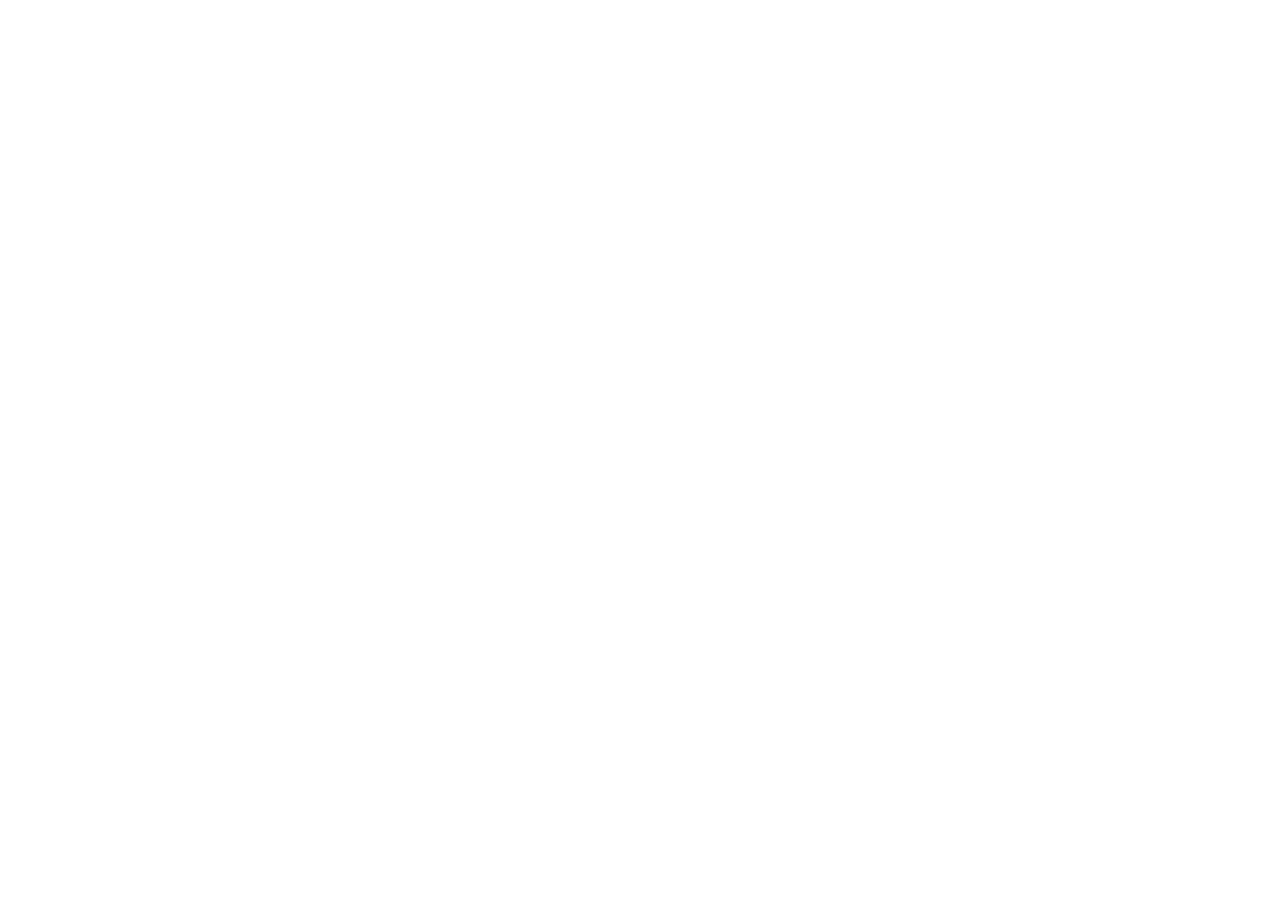
==== FrontEnd/index.html @ 29e6ca20 "start project" ====
<!DOCTYPE html>
<html lang="en">
<head>
    <meta charset="UTF-8">
    <meta name="viewport" content="width=device-width, initial-scale=1.0">
    <link rel="stylesheet" href="./css/main.css">
    <title>аренда квартир 59</title>
</head>
<body>
    
</body>
</html>
---- FrontEnd/css/main.css ----
@font-face {
  font-family: "Montserrat 400";
  src: local(), url("./../fonts/Montserrat/static/Montserrat-Regular.ttf") format(woff);
}
@font-face {
  font-family: "Montserrat 500";
  src: local(), url("./../fonts/Montserrat/static/Montserrat-Medium.ttf") format(woff);
}
@font-face {
  font-family: "Montserrat 600";
  src: local(), url("./../fonts/Montserrat/static/Montserrat-SemiBold.ttf") format(woff);
}
@font-face {
  font-family: "Open Sans 600";
  src: local(), url("./../fonts/Open_Sans/static/OpenSans-SemiBold.ttf") format(woff);
}
@font-face {
  font-family: "Open Sans 500";
  src: local(), url("./../fonts/Open_Sans/static/OpenSans-Medium.ttf") format(woff);
}
@font-face {
  font-family: "Open Sans 400";
  src: local(), url("./../fonts/Open_Sans/static/OpenSans-Regular.ttf") format(woff);
}
* {
  margin: 0;
  padding: 0;
  box-sizing: border-box;
}

body {
  font-family: "Lato", "Raleway", "Arial", sans-serif;
}

.container {
  max-width: 1400px;
  padding: 0 20px;
  margin: 0 auto;
}

.huge-container {
  max-width: 1600px;
  margin: 0 auto;
}

.visually-hidden {
  position: absolute;
  white-space: nowrap;
  width: 1px;
  height: 1px;
  overflow: hidden;
  border: 0;
  padding: 0;
  clip: rect(0 0 0 0);
  -webkit-clip-path: inset(50%);
          clip-path: inset(50%);
  margin: -1px;
}

ul {
  list-style-type: none;
}

a {
  text-decoration: none;
}

/*! normalize.css v8.0.1 | MIT License | github.com/necolas/normalize.css */
/* Document
   ========================================================================== */
/**
 * 1. Correct the line height in all browsers.
 * 2. Prevent adjustments of font size after orientation changes in iOS.
 */
html {
  line-height: 1.15; /* 1 */
  -webkit-text-size-adjust: 100%; /* 2 */
}

/* Sections
   ========================================================================== */
/**
 * Remove the margin in all browsers.
 */
body {
  margin: 0;
}

/**
 * Render the `main` element consistently in IE.
 */
main {
  display: block;
}

/**
 * Correct the font size and margin on `h1` elements within `section` and
 * `article` contexts in Chrome, Firefox, and Safari.
 */
h1 {
  font-size: 2em;
  margin: 0.67em 0;
}

/* Grouping content
   ========================================================================== */
/**
 * 1. Add the correct box sizing in Firefox.
 * 2. Show the overflow in Edge and IE.
 */
hr {
  box-sizing: content-box; /* 1 */
  height: 0; /* 1 */
  overflow: visible; /* 2 */
}

/**
 * 1. Correct the inheritance and scaling of font size in all browsers.
 * 2. Correct the odd `em` font sizing in all browsers.
 */
pre {
  font-family: monospace, monospace; /* 1 */
  font-size: 1em; /* 2 */
}

/* Text-level semantics
   ========================================================================== */
/**
 * Remove the gray background on active links in IE 10.
 */
a {
  background-color: transparent;
}

/**
 * 1. Remove the bottom border in Chrome 57-
 * 2. Add the correct text decoration in Chrome, Edge, IE, Opera, and Safari.
 */
abbr[title] {
  border-bottom: none; /* 1 */
  text-decoration: underline; /* 2 */
  -webkit-text-decoration: underline dotted;
          text-decoration: underline dotted; /* 2 */
}

/**
 * Add the correct font weight in Chrome, Edge, and Safari.
 */
b,
strong {
  font-weight: bolder;
}

/**
 * 1. Correct the inheritance and scaling of font size in all browsers.
 * 2. Correct the odd `em` font sizing in all browsers.
 */
code,
kbd,
samp {
  font-family: monospace, monospace; /* 1 */
  font-size: 1em; /* 2 */
}

/**
 * Add the correct font size in all browsers.
 */
small {
  font-size: 80%;
}

/**
 * Prevent `sub` and `sup` elements from affecting the line height in
 * all browsers.
 */
sub,
sup {
  font-size: 75%;
  line-height: 0;
  position: relative;
  vertical-align: baseline;
}

sub {
  bottom: -0.25em;
}

sup {
  top: -0.5em;
}

/* Embedded content
   ========================================================================== */
/**
 * Remove the border on images inside links in IE 10.
 */
img {
  border-style: none;
}

/* Forms
   ========================================================================== */
/**
 * 1. Change the font styles in all browsers.
 * 2. Remove the margin in Firefox and Safari.
 */
button,
input,
optgroup,
select,
textarea {
  font-family: inherit; /* 1 */
  font-size: 100%; /* 1 */
  line-height: 1.15; /* 1 */
  margin: 0; /* 2 */
}

/**
 * Show the overflow in IE.
 * 1. Show the overflow in Edge.
 */
button,
input { /* 1 */
  overflow: visible;
}

/**
 * Remove the inheritance of text transform in Edge, Firefox, and IE.
 * 1. Remove the inheritance of text transform in Firefox.
 */
button,
select { /* 1 */
  text-transform: none;
}

/**
 * Correct the inability to style clickable types in iOS and Safari.
 */
button,
[type=button],
[type=reset],
[type=submit] {
  -webkit-appearance: button;
}

/**
 * Remove the inner border and padding in Firefox.
 */
button::-moz-focus-inner,
[type=button]::-moz-focus-inner,
[type=reset]::-moz-focus-inner,
[type=submit]::-moz-focus-inner {
  border-style: none;
  padding: 0;
}

/**
 * Restore the focus styles unset by the previous rule.
 */
button:-moz-focusring,
[type=button]:-moz-focusring,
[type=reset]:-moz-focusring,
[type=submit]:-moz-focusring {
  outline: 1px dotted ButtonText;
}

/**
 * Correct the padding in Firefox.
 */
fieldset {
  padding: 0.35em 0.75em 0.625em;
}

/**
 * 1. Correct the text wrapping in Edge and IE.
 * 2. Correct the color inheritance from `fieldset` elements in IE.
 * 3. Remove the padding so developers are not caught out when they zero out
 *    `fieldset` elements in all browsers.
 */
legend {
  box-sizing: border-box; /* 1 */
  color: inherit; /* 2 */
  display: table; /* 1 */
  max-width: 100%; /* 1 */
  padding: 0; /* 3 */
  white-space: normal; /* 1 */
}

/**
 * Add the correct vertical alignment in Chrome, Firefox, and Opera.
 */
progress {
  vertical-align: baseline;
}

/**
 * Remove the default vertical scrollbar in IE 10+.
 */
textarea {
  overflow: auto;
}

/**
 * 1. Add the correct box sizing in IE 10.
 * 2. Remove the padding in IE 10.
 */
[type=checkbox],
[type=radio] {
  box-sizing: border-box; /* 1 */
  padding: 0; /* 2 */
}

/**
 * Correct the cursor style of increment and decrement buttons in Chrome.
 */
[type=number]::-webkit-inner-spin-button,
[type=number]::-webkit-outer-spin-button {
  height: auto;
}

/**
 * 1. Correct the odd appearance in Chrome and Safari.
 * 2. Correct the outline style in Safari.
 */
[type=search] {
  -webkit-appearance: textfield; /* 1 */
  outline-offset: -2px; /* 2 */
}

/**
 * Remove the inner padding in Chrome and Safari on macOS.
 */
[type=search]::-webkit-search-decoration {
  -webkit-appearance: none;
}

/**
 * 1. Correct the inability to style clickable types in iOS and Safari.
 * 2. Change font properties to `inherit` in Safari.
 */
::-webkit-file-upload-button {
  -webkit-appearance: button; /* 1 */
  font: inherit; /* 2 */
}

/* Interactive
   ========================================================================== */
/*
 * Add the correct display in Edge, IE 10+, and Firefox.
 */
details {
  display: block;
}

/*
 * Add the correct display in all browsers.
 */
summary {
  display: list-item;
}

/* Misc
   ========================================================================== */
/**
 * Add the correct display in IE 10+.
 */
template {
  display: none;
}

/**
 * Add the correct display in IE 10.
 */
[hidden] {
  display: none;
}/*# sourceMappingURL=main.css.map */
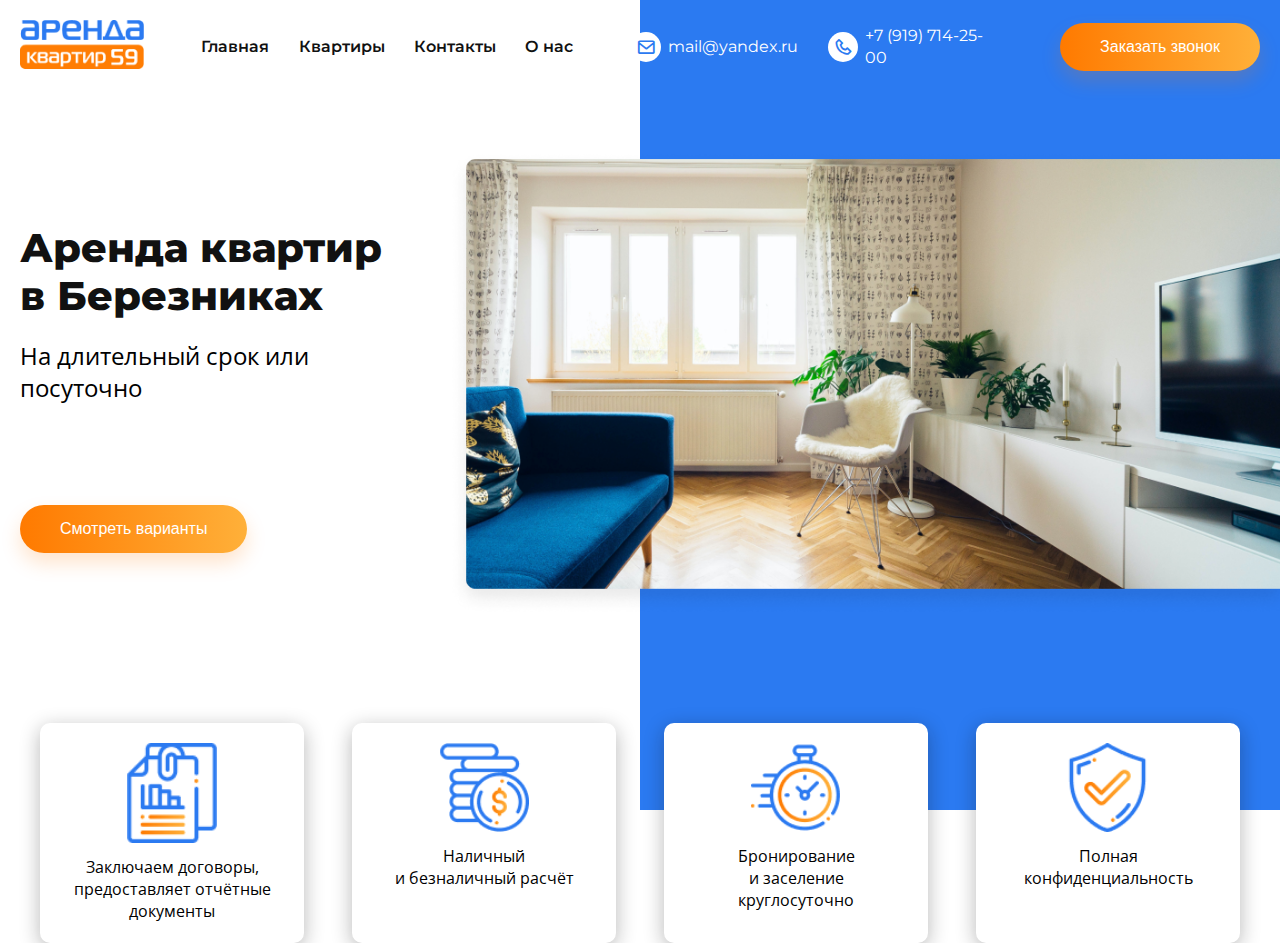
==== commit bf4e5653: "Add header component" ====
--- a/FrontEnd/index.html
+++ b/FrontEnd/index.html
@@ -3,10 +3,73 @@
 <head>
     <meta charset="UTF-8">
     <meta name="viewport" content="width=device-width, initial-scale=1.0">
+    <link href='https://unpkg.com/boxicons@2.1.4/css/boxicons.min.css' rel='stylesheet'>
     <link rel="stylesheet" href="./css/main.css">
     <title>аренда квартир 59</title>
 </head>
 <body>
-    
+    <header>
+        <div class="container">
+            <div class="header">
+                <div class="nav">
+                    <div class="logo">
+                        <img src="./assets/images/logo.png" alt="Arenda kvartir 59 logo">
+                    </div>
+                    <div class="menu">
+                        <ul>
+                            <li><a href="#">Главная</a></li>
+                            <li><a href="#">Квартиры</a></li>
+                            <li><a href="#">Контакты</a></li>
+                            <li><a href="#">О нас</a></li>
+                        </ul>
+                    </div>
+                    <div class="contact__box">
+                        <div class="box">
+                            <i class='bx bx-envelope'></i>
+                            <p>mail@yandex.ru</p>
+                        </div>
+                        <div class="box">
+                            <i class='bx bx-phone' ></i>
+                            <p>+7 (919) 714-25-00</p>
+                        </div>
+                    </div>
+                    <button>Заказать звонок</button>
+                </div>
+                <div class="background"></div>
+                <div class="hero">
+                    <div class="hero__text">
+                        <h2>Аренда квартир в Березниках</h2>
+                        <p>На длительный срок или посуточно</p>
+                        <button>Смотреть варианты</button>
+                    </div>
+                    <div class="hero__img">
+                        <img src="./assets/images/main-page/hero.png" alt="hero image">
+                    </div>
+                </div>
+                <div class="header__bottom">
+                    <div class="container">
+                        <div class="cards">
+                            <div class="card">
+                                <img src="./assets/images/main-page/1.png" alt="">
+                                <p>Заключаем договоры, предоставляет отчётные документы</p>
+                            </div>
+                            <div class="card">
+                                <img src="./assets/images/main-page/2.png" alt="">
+                                <p>Наличный и безналичный расчёт</p>
+                            </div>
+                            <div class="card">
+                                <img src="./assets/images/main-page/3.png" alt="">
+                                <p>Бронирование и заселение круглосуточно</p>
+                            </div>
+                            <div class="card">
+                                <img src="./assets/images/main-page/a4.png" alt="">
+                                <p>Полная конфиденциальность</p>
+                            </div>
+                        </div>
+                    </div>
+                </div>
+            </div>
+        </div>
+    </header>
 </body>
 </html>--- a/FrontEnd/css/main.css
+++ b/FrontEnd/css/main.css
@@ -9,6 +9,10 @@
 @font-face {
   font-family: "Montserrat 600";
   src: local(), url("./../fonts/Montserrat/static/Montserrat-SemiBold.ttf") format(woff);
+}
+@font-face {
+  font-family: "Montserrat 800";
+  src: local(), url("./../fonts/Montserrat/static/Montserrat-ExtraBold.ttf") format(woff);
 }
 @font-face {
   font-family: "Open Sans 600";
@@ -65,6 +69,29 @@
   text-decoration: none;
 }
 
+button {
+  padding: 15px 40px;
+  background: linear-gradient(89.77deg, #FF7A00 0.2%, #FFB039 99.82%);
+  box-shadow: 0px 10px 20px 0px rgba(255, 122, 0, 0.2);
+  color: #fff;
+  border-radius: 25px;
+  border: none;
+  outline: none;
+  cursor: pointer;
+}
+
+button:hover {
+  background: linear-gradient(89.77deg, #DD6A00 0.2%, #F99806 99.82%);
+  box-shadow: 0px 10px 20px 0px rgba(255, 122, 0, 0.2);
+  box-shadow: 0px 4px 20px 0px rgba(0, 0, 0, 0.1019607843) inset;
+}
+
+button:active {
+  background: linear-gradient(89.77deg, #DD6A00 0.2%, #F99806 99.82%);
+  box-shadow: 0px 10px 20px 0px rgba(255, 122, 0, 0.2);
+  box-shadow: 0px 7px 5px 0px rgba(0, 0, 0, 0.2) inset;
+}
+
 /*! normalize.css v8.0.1 | MIT License | github.com/necolas/normalize.css */
 /* Document
    ========================================================================== */
@@ -373,4 +400,168 @@
  */
 [hidden] {
   display: none;
+}
+
+header {
+  width: 100%;
+  position: relative;
+}
+header .container .header {
+  width: 100%;
+}
+header .container .header .nav {
+  width: 100%;
+  display: flex;
+  align-items: center;
+  justify-content: space-between;
+  padding-top: 20px;
+  padding-bottom: 20px;
+}
+header .container .header .nav .logo {
+  width: 10%;
+}
+header .container .header .nav .logo img {
+  width: 100%;
+}
+header .container .header .nav .menu {
+  width: 30%;
+}
+header .container .header .nav .menu ul {
+  width: 100%;
+  display: flex;
+  align-items: center;
+  justify-content: space-between;
+  list-style: none;
+}
+header .container .header .nav .menu ul li a {
+  color: #111;
+  font-size: 16px;
+  font-weight: 22px;
+  font-family: "Montserrat 600";
+}
+header .container .header .nav .menu ul li a:hover {
+  text-decoration: underline;
+  color: #000;
+}
+header .container .header .nav .contact__box {
+  width: 30%;
+  display: flex;
+  align-items: center;
+  justify-content: space-between;
+}
+header .container .header .nav .contact__box .box {
+  width: 47%;
+  display: flex;
+  align-items: center;
+  justify-content: start;
+  gap: 7px;
+}
+header .container .header .nav .contact__box .box i {
+  padding: 5px;
+  color: #2B7AF1;
+  background-color: #fff;
+  border-radius: 50%;
+  font-size: 20px;
+}
+header .container .header .nav .contact__box .box p {
+  font-size: 16px;
+  line-height: 22px;
+  color: #fff;
+  font-family: "Montserrat 400";
+}
+header .container .header .nav button {
+  padding: 15px 40px;
+  background: linear-gradient(89.77deg, #FF7A00 0.2%, #FFB039 99.82%);
+  box-shadow: 0px 10px 20px 0px rgba(255, 122, 0, 0.2);
+  color: #fff;
+  border-radius: 25px;
+  border: none;
+  outline: none;
+  cursor: pointer;
+}
+header .container .header .nav button:hover {
+  background: linear-gradient(89.77deg, #DD6A00 0.2%, #F99806 99.82%);
+  box-shadow: 0px 10px 20px 0px rgba(255, 122, 0, 0.2);
+  box-shadow: 0px 4px 20px 0px rgba(0, 0, 0, 0.1019607843) inset;
+}
+header .container .header .nav button:active {
+  background: linear-gradient(89.77deg, #DD6A00 0.2%, #F99806 99.82%);
+  box-shadow: 0px 10px 20px 0px rgba(255, 122, 0, 0.2);
+  box-shadow: 0px 7px 5px 0px rgba(0, 0, 0, 0.2) inset;
+}
+header .container .header .background {
+  width: 50%;
+  background-color: #2B7AF1;
+  height: 810px;
+  position: absolute;
+  top: 0;
+  right: 0;
+  z-index: -1000;
+}
+header .container .header .hero {
+  width: 100%;
+  display: flex;
+  align-items: center;
+  justify-content: space-between;
+  margin-bottom: 170px;
+}
+header .container .header .hero .hero__text {
+  width: 30%;
+  margin-top: 130px;
+}
+header .container .header .hero .hero__text h2 {
+  font-family: "Montserrat 800";
+  font-size: 40px;
+  line-height: 48px;
+  color: #111;
+}
+header .container .header .hero .hero__text p {
+  font-family: "Open Sans 400";
+  font-size: 24px;
+  font-weight: 400;
+  line-height: 32.68px;
+  text-align: left;
+  padding-top: 20px;
+  padding-bottom: 100px;
+}
+header .container .header .hero .hero__img {
+  width: 65%;
+  position: absolute;
+  right: 0;
+  top: 150px;
+}
+header .container .header .hero .hero__img img {
+  width: 100%;
+}
+header .container .header .header__bottom {
+  width: 100%;
+}
+header .container .header .header__bottom .cards {
+  width: 100%;
+  display: flex;
+  align-items: start;
+  justify-content: space-between;
+}
+header .container .header .header__bottom .cards .card {
+  width: 22%;
+  box-shadow: 0px 5px 20px 0px rgba(17, 17, 17, 0.3019607843);
+  background-color: #fff;
+  padding: 20px;
+  height: 220px;
+  border-radius: 10px;
+}
+header .container .header .header__bottom .cards .card img {
+  width: 40%;
+  margin: 0 auto;
+  margin-left: 30%;
+}
+header .container .header .header__bottom .cards .card p {
+  width: 90%;
+  margin: 10px auto;
+  text-align: center;
+  font-family: "Open Sans 400";
+  font-size: 16px;
+  font-weight: 400;
+  line-height: 21.79px;
+  text-align: center;
 }/*# sourceMappingURL=main.css.map */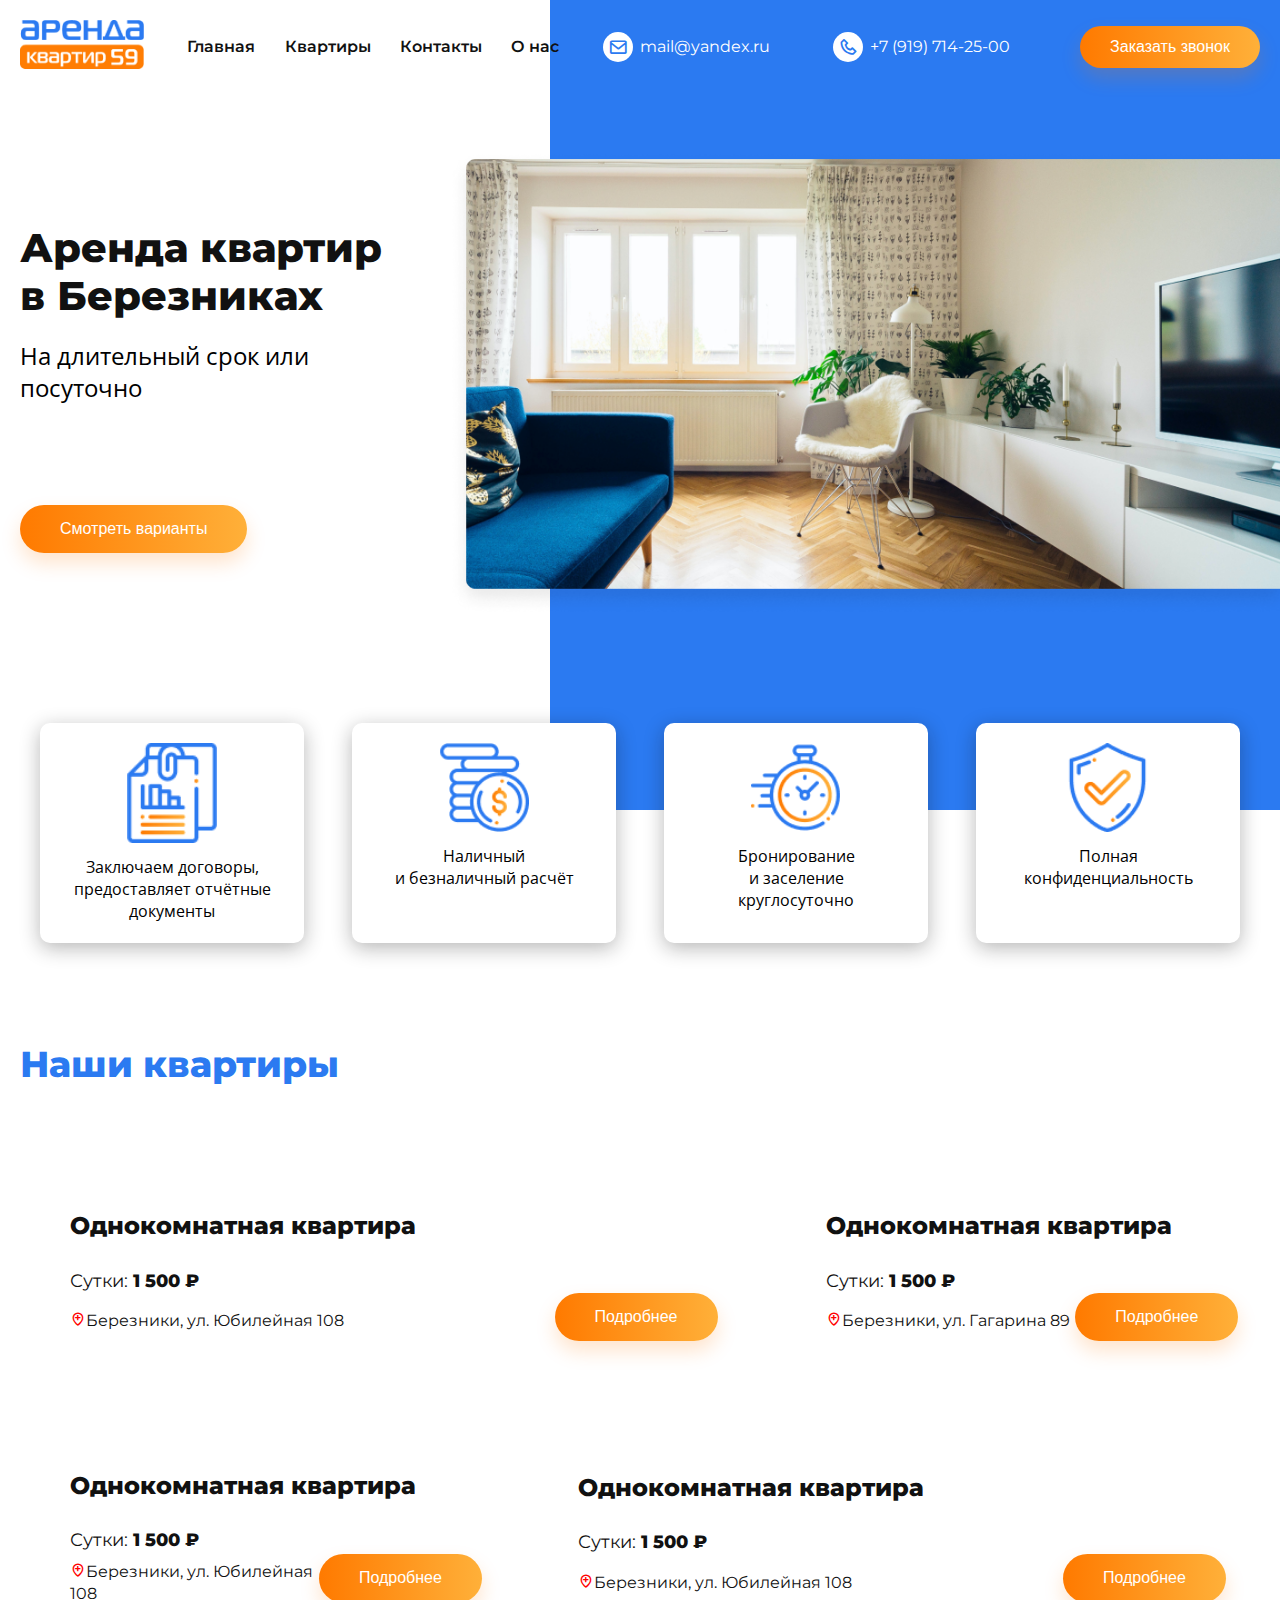
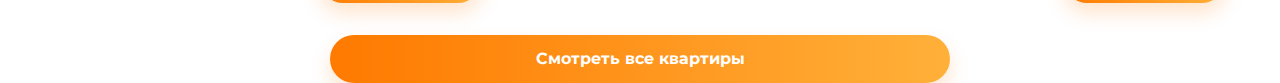
==== commit 0631ebef: "add header component" ====
--- a/FrontEnd/index.html
+++ b/FrontEnd/index.html
@@ -12,6 +12,7 @@
         <div class="container">
             <div class="header">
                 <div class="nav">
+                    <i class='bx bx-menu-alt-left' ></i>
                     <div class="logo">
                         <img src="./assets/images/logo.png" alt="Arenda kvartir 59 logo">
                     </div>
@@ -71,5 +72,56 @@
             </div>
         </div>
     </header>
+    <div class="nashi__kvartira">
+        <div class="container">
+            <h1>Наши квартиры</h1>
+            <div class="cards">
+                <div class="card card__one">
+                    <img src="./assets/images/nashi-kvartira/bg.png" alt="">
+                    <h3>Однокомнатная квартира</h3>
+                    <h4>1 комната</h4>
+                    <h2>Сутки: <span>1 500 ₽</span></h2>
+                    <div class="card__bottom">
+                        <p><i class='bx bx-location-plus' ></i>Березники, ул. Юбилейная 108</p>
+                        <button>Подробнее</button>
+                    </div>
+                </div>
+                <div class="card card__two">
+                    <img src="./assets/images/nashi-kvartira/bg.png" alt="">
+                    <h3>Однокомнатная квартира</h3>
+                    <h4>3 комнаты</h4>
+                    <h2>Сутки: <span>1 500 ₽</span></h2>
+                    <div class="card__bottom">
+                        <p><i class='bx bx-location-plus' ></i>Березники, ул. Гагарина 89</p>
+                        <button>Подробнее</button>
+                    </div>
+                </div>
+                <div class="card card__three">
+                    <img src="./assets/images/nashi-kvartira/bg.png" alt="">
+                    <h3>Однокомнатная квартира</h3>
+                    <h4>2 комнаты</h4>
+
+                    <h2>Сутки: <span>1 500 ₽</span></h2>
+                    <div class="card__bottom">
+                        <p><i class='bx bx-location-plus' ></i>Березники, ул. Юбилейная 108</p>
+                        <button>Подробнее</button>
+                    </div>
+                </div>
+                <div class="card card__four">
+                    <img src="./assets/images/nashi-kvartira/bg.png" alt="">
+                    <h3>Однокомнатная квартира</h3>
+                    <h4>5 комнат</h4>
+                    <h2>Сутки: <span>1 500 ₽</span></h2>
+                    <div class="card__bottom">
+                        <p><i class='bx bx-location-plus' ></i>Березники, ул. Юбилейная 108</p>
+                        <button>Подробнее</button>
+                    </div>
+                </div>
+            </div>
+            <div class="enter__more--page">
+                <button><a href="./all-flat.html">Смотреть все квартиры</a></button>
+            </div>
+        </div>
+    </div>
 </body>
 </html>--- a/FrontEnd/css/main.css
+++ b/FrontEnd/css/main.css
@@ -1,3 +1,591 @@
+.nashi__kvartira {
+  width: 100%;
+}
+.nashi__kvartira .container h1 {
+  font-family: "Montserrat 800";
+  font-size: 36px;
+  font-weight: 800;
+  line-height: 43.88px;
+  text-align: left;
+  color: #2B7AF1;
+}
+.nashi__kvartira .container .cards {
+  width: 100%;
+  display: flex;
+  align-items: center;
+  justify-content: space-between;
+  flex-wrap: wrap;
+}
+.nashi__kvartira .container .cards .card {
+  padding-left: 50px;
+  border-radius: 10px;
+  margin-top: 30px;
+}
+.nashi__kvartira .container .cards .card img {
+  display: none;
+}
+.nashi__kvartira .container .cards .card h3 {
+  font-family: "Montserrat 800";
+  font-size: 24px;
+  font-weight: 800;
+  line-height: 29.26px;
+  text-align: left;
+  color: #111;
+  padding-top: 70px;
+}
+.nashi__kvartira .container .cards .card h4 {
+  font-family: "Montserrat 800";
+  font-size: 24px;
+  font-weight: 800;
+  line-height: 29.26px;
+  text-align: left;
+  color: #111;
+  padding-top: 70px;
+  display: none;
+}
+.nashi__kvartira .container .cards .card h2 {
+  font-family: "Montserrat 400";
+  font-size: 18px;
+  font-weight: 400;
+  line-height: 21.94px;
+  text-align: left;
+  color: #111;
+  padding-top: 30px;
+}
+.nashi__kvartira .container .cards .card h2 span {
+  font-family: "Montserrat 800";
+}
+.nashi__kvartira .container .cards .card .card__bottom {
+  width: 95%;
+  display: flex;
+  align-items: center;
+  justify-content: space-between;
+  padding-bottom: 30px;
+}
+.nashi__kvartira .container .cards .card .card__bottom p {
+  font-family: "Montserrat 400";
+  font-size: 16px;
+  font-weight: 400;
+  line-height: 21.94px;
+  text-align: left;
+  color: #111;
+}
+.nashi__kvartira .container .cards .card .card__bottom p i {
+  color: red;
+  padding-top: 10px;
+}
+.nashi__kvartira .container .cards .card__one {
+  width: 59%;
+  background-image: url(../../../assets/images/nashi-kvartira/Background.png);
+  background-repeat: no-repeat;
+  background-position: center;
+  background-size: cover;
+}
+.nashi__kvartira .container .cards .card__two {
+  width: 39%;
+  background-image: url(../../../assets/images/nashi-kvartira/Background\ \(1\).png);
+  background-repeat: no-repeat;
+  background-position: center;
+  background-size: cover;
+}
+.nashi__kvartira .container .cards .card__three {
+  width: 39%;
+  background-image: url(../../../assets/images/nashi-kvartira/Background\ \(2\).png);
+  background-repeat: no-repeat;
+  background-position: center;
+  background-size: cover;
+}
+.nashi__kvartira .container .cards .card__four {
+  width: 59%;
+  background-image: url(../../../assets/images/nashi-kvartira/Background\ \(3\).png);
+  background-repeat: no-repeat;
+  background-position: center;
+  background-size: cover;
+}
+.nashi__kvartira .container .enter__more--page {
+  width: 100%;
+  display: flex;
+  align-items: center;
+  justify-content: center;
+}
+.nashi__kvartira .container .enter__more--page button {
+  padding: 15px;
+  width: 50%;
+}
+.nashi__kvartira .container .enter__more--page button a {
+  color: #fff;
+  font-family: "Montserrat 700";
+}
+@media only screen and (max-width: 1275px) {
+  .nashi__kvartira .container .cards {
+    width: 100%;
+    display: flex;
+    align-items: center;
+    justify-content: space-between;
+    padding-bottom: 50px;
+  }
+  .nashi__kvartira .container .cards .card {
+    width: 23%;
+    border-radius: 10px;
+    margin-top: 30px;
+    box-shadow: 0px 10px 20px 0px rgba(17, 17, 17, 0.1019607843);
+    background-color: #fff;
+    padding-left: 0;
+  }
+  .nashi__kvartira .container .cards .card img {
+    display: block;
+    width: 90%;
+    margin: 0 auto;
+    margin-top: 15px;
+  }
+  .nashi__kvartira .container .cards .card h3 {
+    font-family: "Montserrat 600";
+    font-size: 18px;
+    line-height: 24px;
+    text-align: left;
+    color: #111;
+    padding-top: 20px;
+    display: none;
+  }
+  .nashi__kvartira .container .cards .card h4 {
+    font-family: "Montserrat 600";
+    font-size: 20px;
+    line-height: 26px;
+    text-align: center;
+    color: #111;
+    padding-top: 20px;
+    display: block;
+  }
+  .nashi__kvartira .container .cards .card h2 {
+    font-family: "Montserrat 400";
+    font-size: 18px;
+    font-weight: 400;
+    line-height: 21.94px;
+    text-align: center;
+    color: #111;
+    padding-top: 20px;
+    padding-bottom: 15px;
+  }
+  .nashi__kvartira .container .cards .card h2 span {
+    font-family: "Montserrat 800";
+  }
+  .nashi__kvartira .container .cards .card .card__bottom {
+    width: 95%;
+    display: flex;
+    align-items: center;
+    justify-content: center;
+    padding-bottom: 30px;
+    margin: 0 auto;
+  }
+  .nashi__kvartira .container .cards .card .card__bottom p {
+    display: none;
+    font-family: "Montserrat 400";
+    font-size: 16px;
+    font-weight: 400;
+    line-height: 21.94px;
+    text-align: left;
+    color: #111;
+  }
+  .nashi__kvartira .container .cards .card .card__bottom p i {
+    color: red;
+    padding-top: 10px;
+  }
+  .nashi__kvartira .container .cards .card .card__bottom button {
+    width: 90%;
+    padding: 10px 20px;
+  }
+  .nashi__kvartira .container .cards .card__one {
+    width: 23%;
+    background-color: #fff;
+    background-image: none;
+  }
+  .nashi__kvartira .container .cards .card__two {
+    width: 23%;
+    background-image: none;
+    background-repeat: no-repeat;
+    background-position: center;
+    background-size: cover;
+  }
+  .nashi__kvartira .container .cards .card__three {
+    width: 23%;
+    background-image: none;
+    background-repeat: no-repeat;
+    background-position: center;
+    background-size: cover;
+  }
+  .nashi__kvartira .container .cards .card__four {
+    width: 23%;
+    background-image: none;
+    background-repeat: no-repeat;
+    background-position: center;
+    background-size: cover;
+  }
+}
+@media only screen and (max-width: 768px) {
+  .nashi__kvartira .container h1 {
+    font-family: "Montserrat 800";
+    font-size: 30px;
+    font-weight: 800;
+    line-height: 43.88px;
+    text-align: left;
+    color: #2B7AF1;
+  }
+  .nashi__kvartira .container .cards {
+    width: 100%;
+    display: flex;
+    align-items: center;
+    justify-content: space-between;
+    padding-bottom: 50px;
+  }
+  .nashi__kvartira .container .cards .card {
+    width: 23%;
+    border-radius: 10px;
+    margin-top: 30px;
+    box-shadow: 0px 10px 20px 0px rgba(17, 17, 17, 0.1019607843);
+    background-color: #fff;
+    padding-left: 0;
+  }
+  .nashi__kvartira .container .cards .card img {
+    display: block;
+    width: 90%;
+    margin: 0 auto;
+    margin-top: 15px;
+  }
+  .nashi__kvartira .container .cards .card h3 {
+    font-family: "Montserrat 600";
+    font-size: 18px;
+    line-height: 24px;
+    text-align: left;
+    color: #111;
+    padding-top: 20px;
+    display: none;
+  }
+  .nashi__kvartira .container .cards .card h4 {
+    font-family: "Montserrat 600";
+    font-size: 16px;
+    line-height: 26px;
+    text-align: center;
+    color: #111;
+    padding-top: 15px;
+    display: block;
+  }
+  .nashi__kvartira .container .cards .card h2 {
+    font-family: "Montserrat 400";
+    font-size: 14px;
+    font-weight: 400;
+    line-height: 21.94px;
+    text-align: center;
+    color: #111;
+    padding-top: 15px;
+    padding-bottom: 15px;
+  }
+  .nashi__kvartira .container .cards .card h2 span {
+    font-family: "Montserrat 800";
+  }
+  .nashi__kvartira .container .cards .card .card__bottom {
+    width: 95%;
+    display: flex;
+    align-items: center;
+    justify-content: center;
+    padding-bottom: 30px;
+    margin: 0 auto;
+  }
+  .nashi__kvartira .container .cards .card .card__bottom p {
+    display: none;
+    font-family: "Montserrat 400";
+    font-size: 16px;
+    font-weight: 400;
+    line-height: 21.94px;
+    text-align: left;
+    color: #111;
+  }
+  .nashi__kvartira .container .cards .card .card__bottom p i {
+    color: red;
+    padding-top: 10px;
+  }
+  .nashi__kvartira .container .cards .card .card__bottom button {
+    width: 90%;
+    padding: 10px 20px;
+    font-size: 14px;
+  }
+  .nashi__kvartira .container .cards .card__one {
+    width: 30%;
+    background-color: #fff;
+    background-image: none;
+  }
+  .nashi__kvartira .container .cards .card__two {
+    width: 30%;
+    background-image: none;
+    background-repeat: no-repeat;
+    background-position: center;
+    background-size: cover;
+  }
+  .nashi__kvartira .container .cards .card__three {
+    width: 30%;
+    background-image: none;
+    background-repeat: no-repeat;
+    background-position: center;
+    background-size: cover;
+  }
+  .nashi__kvartira .container .cards .card__four {
+    width: 23%;
+    background-image: none;
+    background-repeat: no-repeat;
+    background-position: center;
+    background-size: cover;
+    display: none;
+  }
+}
+@media only screen and (max-width: 480px) {
+  .nashi__kvartira .container h1 {
+    font-family: "Montserrat 800";
+    font-size: 30px;
+    font-weight: 800;
+    line-height: 43.88px;
+    text-align: left;
+    color: #2B7AF1;
+  }
+  .nashi__kvartira .container .cards {
+    width: 100%;
+    display: flex;
+    align-items: center;
+    justify-content: space-between;
+    padding-bottom: 50px;
+  }
+  .nashi__kvartira .container .cards .card {
+    width: 23%;
+    border-radius: 10px;
+    margin-top: 30px;
+    box-shadow: 0px 10px 20px 0px rgba(17, 17, 17, 0.1019607843);
+    background-color: #fff;
+    padding-left: 0;
+  }
+  .nashi__kvartira .container .cards .card img {
+    display: block;
+    width: 90%;
+    margin: 0 auto;
+    margin-top: 15px;
+  }
+  .nashi__kvartira .container .cards .card h3 {
+    font-family: "Montserrat 600";
+    font-size: 18px;
+    line-height: 24px;
+    text-align: left;
+    color: #111;
+    padding-top: 20px;
+    display: none;
+  }
+  .nashi__kvartira .container .cards .card h4 {
+    font-family: "Montserrat 600";
+    font-size: 16px;
+    line-height: 26px;
+    text-align: center;
+    color: #111;
+    padding-top: 15px;
+    display: block;
+  }
+  .nashi__kvartira .container .cards .card h2 {
+    font-family: "Montserrat 400";
+    font-size: 14px;
+    font-weight: 400;
+    line-height: 21.94px;
+    text-align: center;
+    color: #111;
+    padding-top: 15px;
+    padding-bottom: 15px;
+  }
+  .nashi__kvartira .container .cards .card h2 span {
+    font-family: "Montserrat 800";
+  }
+  .nashi__kvartira .container .cards .card .card__bottom {
+    width: 95%;
+    display: flex;
+    align-items: center;
+    justify-content: center;
+    padding-bottom: 30px;
+    margin: 0 auto;
+  }
+  .nashi__kvartira .container .cards .card .card__bottom p {
+    display: none;
+    font-family: "Montserrat 400";
+    font-size: 16px;
+    font-weight: 400;
+    line-height: 21.94px;
+    text-align: left;
+    color: #111;
+  }
+  .nashi__kvartira .container .cards .card .card__bottom p i {
+    color: red;
+    padding-top: 10px;
+  }
+  .nashi__kvartira .container .cards .card .card__bottom button {
+    width: 90%;
+    padding: 10px 20px;
+    font-size: 14px;
+  }
+  .nashi__kvartira .container .cards .card__one {
+    width: 48%;
+    background-color: #fff;
+    background-image: none;
+  }
+  .nashi__kvartira .container .cards .card__two {
+    width: 48%;
+    background-image: none;
+    background-repeat: no-repeat;
+    background-position: center;
+    background-size: cover;
+  }
+  .nashi__kvartira .container .cards .card__three {
+    width: 48%;
+    background-image: none;
+    background-repeat: no-repeat;
+    background-position: center;
+    background-size: cover;
+  }
+  .nashi__kvartira .container .cards .card__four {
+    width: 48%;
+    background-image: none;
+    background-repeat: no-repeat;
+    background-position: center;
+    background-size: cover;
+    display: block;
+  }
+}
+@media only screen and (max-width: 375px) {
+  .nashi__kvartira .container h1 {
+    font-family: "Montserrat 600";
+    font-size: 24px;
+    font-weight: 800;
+    line-height: 43.88px;
+    text-align: left;
+    color: #2B7AF1;
+  }
+  .nashi__kvartira .container .cards {
+    width: 100%;
+    display: flex;
+    align-items: center;
+    justify-content: space-between;
+    padding-bottom: 50px;
+  }
+  .nashi__kvartira .container .cards .card {
+    width: 23%;
+    border-radius: 10px;
+    margin-top: 30px;
+    box-shadow: 0px 10px 20px 0px rgba(17, 17, 17, 0.1019607843);
+    background-color: #fff;
+    padding-left: 0;
+  }
+  .nashi__kvartira .container .cards .card img {
+    display: block;
+    width: 90%;
+    margin: 0 auto;
+    margin-top: 15px;
+  }
+  .nashi__kvartira .container .cards .card h3 {
+    font-family: "Montserrat 600";
+    font-size: 18px;
+    line-height: 24px;
+    text-align: left;
+    color: #111;
+    padding-top: 20px;
+    display: none;
+  }
+  .nashi__kvartira .container .cards .card h4 {
+    font-family: "Montserrat 600";
+    font-size: 16px;
+    line-height: 26px;
+    text-align: center;
+    color: #111;
+    padding-top: 15px;
+    display: block;
+  }
+  .nashi__kvartira .container .cards .card h2 {
+    font-family: "Montserrat 400";
+    font-size: 14px;
+    font-weight: 400;
+    line-height: 21.94px;
+    text-align: center;
+    color: #111;
+    padding-top: 15px;
+    padding-bottom: 15px;
+  }
+  .nashi__kvartira .container .cards .card h2 span {
+    font-family: "Montserrat 800";
+  }
+  .nashi__kvartira .container .cards .card .card__bottom {
+    width: 95%;
+    display: flex;
+    align-items: center;
+    justify-content: center;
+    padding-bottom: 30px;
+    margin: 0 auto;
+  }
+  .nashi__kvartira .container .cards .card .card__bottom p {
+    display: none;
+    font-family: "Montserrat 400";
+    font-size: 16px;
+    font-weight: 400;
+    line-height: 21.94px;
+    text-align: left;
+    color: #111;
+  }
+  .nashi__kvartira .container .cards .card .card__bottom p i {
+    color: red;
+    padding-top: 10px;
+  }
+  .nashi__kvartira .container .cards .card .card__bottom button {
+    width: 90%;
+    padding: 10px 20px;
+    font-size: 14px;
+  }
+  .nashi__kvartira .container .cards .card__one {
+    width: 90%;
+    margin: 20px auto;
+    background-color: #fff;
+    background-image: none;
+  }
+  .nashi__kvartira .container .cards .card__two {
+    width: 90%;
+    margin: 20px auto;
+    background-image: none;
+    background-repeat: no-repeat;
+    background-position: center;
+    background-size: cover;
+  }
+  .nashi__kvartira .container .cards .card__three {
+    width: 90%;
+    margin: 20px auto;
+    background-image: none;
+    background-repeat: no-repeat;
+    background-position: center;
+    background-size: cover;
+  }
+  .nashi__kvartira .container .cards .card__four {
+    width: 90%;
+    margin: 20px auto;
+    background-image: none;
+    background-repeat: no-repeat;
+    background-position: center;
+    background-size: cover;
+    display: block;
+  }
+  .nashi__kvartira .container .enter__more--page {
+    width: 100%;
+    display: flex;
+    align-items: center;
+    justify-content: center;
+  }
+  .nashi__kvartira .container .enter__more--page button {
+    padding: 10px;
+    width: 100%;
+  }
+  .nashi__kvartira .container .enter__more--page button a {
+    font-size: 14px;
+    color: #fff;
+    font-family: "Montserrat 500";
+  }
+}
+
 @font-face {
   font-family: "Montserrat 400";
   src: local(), url("./../fonts/Montserrat/static/Montserrat-Regular.ttf") format(woff);
@@ -9,6 +597,10 @@
 @font-face {
   font-family: "Montserrat 600";
   src: local(), url("./../fonts/Montserrat/static/Montserrat-SemiBold.ttf") format(woff);
+}
+@font-face {
+  font-family: "Montserrat 700";
+  src: local(), url("./../fonts/Montserrat/static/Montserrat-Bold.ttf") format(woff);
 }
 @font-face {
   font-family: "Montserrat 800";
@@ -405,6 +997,7 @@
 header {
   width: 100%;
   position: relative;
+  margin-bottom: 100px;
 }
 header .container .header {
   width: 100%;
@@ -416,6 +1009,9 @@
   justify-content: space-between;
   padding-top: 20px;
   padding-bottom: 20px;
+}
+header .container .header .nav .bx-menu-alt-left {
+  display: none;
 }
 header .container .header .nav .logo {
   width: 10%;
@@ -498,6 +1094,16 @@
   right: 0;
   z-index: -1000;
 }
+header .container .header .background-menu {
+  width: 50%;
+  background-color: #2B7AF1;
+  height: 100px;
+  position: absolute;
+  top: 0;
+  right: 0;
+  z-index: -1000;
+  border-bottom-left-radius: 15px;
+}
 header .container .header .hero {
   width: 100%;
   display: flex;
@@ -564,4 +1170,653 @@
   font-weight: 400;
   line-height: 21.79px;
   text-align: center;
+}
+@media only screen and (max-width: 1297px) {
+  header .container .header {
+    width: 100%;
+  }
+  header .container .header .nav {
+    width: 100%;
+    display: flex;
+    align-items: center;
+    justify-content: space-between;
+    padding-top: 20px;
+    padding-bottom: 20px;
+  }
+  header .container .header .nav .bx-menu-alt-left {
+    display: none;
+  }
+  header .container .header .nav .logo {
+    width: 10%;
+  }
+  header .container .header .nav .logo img {
+    width: 100%;
+  }
+  header .container .header .nav .menu {
+    width: 30%;
+  }
+  header .container .header .nav .menu ul {
+    width: 100%;
+    display: flex;
+    align-items: center;
+    justify-content: space-between;
+    list-style: none;
+  }
+  header .container .header .nav .menu ul li a {
+    color: #111;
+    font-size: 16px;
+    font-weight: 22px;
+    font-family: "Montserrat 600";
+  }
+  header .container .header .nav .menu ul li a:hover {
+    text-decoration: underline;
+    color: #000;
+  }
+  header .container .header .nav .contact__box {
+    width: 35%;
+    display: flex;
+    align-items: center;
+    justify-content: space-between;
+  }
+  header .container .header .nav .contact__box .box {
+    width: 47%;
+    display: flex;
+    align-items: center;
+    justify-content: start;
+    gap: 7px;
+  }
+  header .container .header .nav .contact__box .box i {
+    padding: 5px;
+    color: #2B7AF1;
+    background-color: #fff;
+    border-radius: 50%;
+    font-size: 20px;
+  }
+  header .container .header .nav .contact__box .box p {
+    font-size: 16px;
+    line-height: 22px;
+    color: #fff;
+    font-family: "Montserrat 400";
+  }
+  header .container .header .nav button {
+    padding: 12px 30px;
+    background: linear-gradient(89.77deg, #FF7A00 0.2%, #FFB039 99.82%);
+    box-shadow: 0px 10px 20px 0px rgba(255, 122, 0, 0.2);
+    color: #fff;
+    border-radius: 25px;
+    border: none;
+    outline: none;
+    cursor: pointer;
+  }
+  header .container .header .nav button:hover {
+    background: linear-gradient(89.77deg, #DD6A00 0.2%, #F99806 99.82%);
+    box-shadow: 0px 10px 20px 0px rgba(255, 122, 0, 0.2);
+    box-shadow: 0px 4px 20px 0px rgba(0, 0, 0, 0.1019607843) inset;
+  }
+  header .container .header .nav button:active {
+    background: linear-gradient(89.77deg, #DD6A00 0.2%, #F99806 99.82%);
+    box-shadow: 0px 10px 20px 0px rgba(255, 122, 0, 0.2);
+    box-shadow: 0px 7px 5px 0px rgba(0, 0, 0, 0.2) inset;
+  }
+  header .container .header .background {
+    width: 57%;
+    background-color: #2B7AF1;
+    height: 810px;
+    position: absolute;
+    top: 0;
+    right: 0;
+    z-index: -1000;
+  }
+  header .container .header .background-menu {
+    width: 57%;
+    background-color: #2B7AF1;
+    height: 100px;
+    position: absolute;
+    top: 0;
+    right: 0;
+    z-index: -1000;
+    border-bottom-left-radius: 15px;
+  }
+}
+@media only screen and (max-width: 1117px) {
+  header .container .header {
+    width: 100%;
+  }
+  header .container .header .nav {
+    width: 100%;
+    display: flex;
+    align-items: center;
+    justify-content: space-between;
+    padding-top: 20px;
+    padding-bottom: 20px;
+  }
+  header .container .header .nav .bx-menu-alt-left {
+    display: block;
+    font-size: 32px;
+  }
+  header .container .header .nav .logo {
+    width: 10%;
+  }
+  header .container .header .nav .logo img {
+    width: 100%;
+  }
+  header .container .header .nav .menu {
+    display: none;
+  }
+  header .container .header .nav .contact__box {
+    width: 55%;
+    display: flex;
+    align-items: center;
+    justify-content: space-between;
+  }
+  header .container .header .nav .contact__box .box {
+    width: 47%;
+    display: flex;
+    align-items: center;
+    justify-content: start;
+    gap: 7px;
+  }
+  header .container .header .nav .contact__box .box i {
+    padding: 5px;
+    color: #2B7AF1;
+    background-color: #fff;
+    border-radius: 50%;
+    font-size: 20px;
+  }
+  header .container .header .nav .contact__box .box p {
+    font-size: 16px;
+    line-height: 22px;
+    color: #fff;
+    font-family: "Montserrat 400";
+  }
+  header .container .header .nav button {
+    padding: 10px 25px;
+    background: linear-gradient(89.77deg, #FF7A00 0.2%, #FFB039 99.82%);
+    box-shadow: 0px 10px 20px 0px rgba(255, 122, 0, 0.2);
+    color: #fff;
+    border-radius: 25px;
+    border: none;
+    outline: none;
+    cursor: pointer;
+  }
+  header .container .header .nav button:hover {
+    background: linear-gradient(89.77deg, #DD6A00 0.2%, #F99806 99.82%);
+    box-shadow: 0px 10px 20px 0px rgba(255, 122, 0, 0.2);
+    box-shadow: 0px 4px 20px 0px rgba(0, 0, 0, 0.1019607843) inset;
+  }
+  header .container .header .nav button:active {
+    background: linear-gradient(89.77deg, #DD6A00 0.2%, #F99806 99.82%);
+    box-shadow: 0px 10px 20px 0px rgba(255, 122, 0, 0.2);
+    box-shadow: 0px 7px 5px 0px rgba(0, 0, 0, 0.2) inset;
+  }
+  header .container .header .background {
+    width: 70%;
+    background-color: #2B7AF1;
+    height: 810px;
+    position: absolute;
+    top: 0;
+    right: 0;
+    z-index: -1000;
+  }
+  header .container .header .background-menu {
+    width: 70%;
+    background-color: #2B7AF1;
+    height: 100px;
+    position: absolute;
+    top: 0;
+    right: 0;
+    z-index: -1000;
+    border-bottom-left-radius: 15px;
+  }
+  header .container .header .hero {
+    width: 100%;
+    display: flex;
+    align-items: center;
+    justify-content: space-between;
+    margin-bottom: 170px;
+  }
+  header .container .header .hero .hero__text {
+    width: 28%;
+    margin-top: 130px;
+  }
+  header .container .header .hero .hero__text h2 {
+    font-family: "Montserrat 800";
+    font-size: 30px;
+    line-height: 40px;
+    color: #111;
+  }
+  header .container .header .hero .hero__text p {
+    font-family: "Open Sans 400";
+    font-size: 20px;
+    font-weight: 400;
+    line-height: 28px;
+    text-align: left;
+    padding-top: 20px;
+    padding-bottom: 100px;
+  }
+  header .container .header .hero .hero__img {
+    width: 70%;
+    position: absolute;
+    right: 0;
+    top: 150px;
+  }
+  header .container .header .hero .hero__img img {
+    width: 100%;
+  }
+  header .container .header .header__bottom {
+    width: 100%;
+  }
+  header .container .header .header__bottom .cards {
+    width: 100%;
+    display: flex;
+    align-items: start;
+    justify-content: space-between;
+  }
+  header .container .header .header__bottom .cards .card {
+    width: 22%;
+    box-shadow: 0px 5px 20px 0px rgba(17, 17, 17, 0.3019607843);
+    background-color: #fff;
+    padding: 20px;
+    height: 220px;
+    border-radius: 10px;
+  }
+  header .container .header .header__bottom .cards .card img {
+    width: 40%;
+    margin: 0 auto;
+    margin-left: 30%;
+  }
+  header .container .header .header__bottom .cards .card p {
+    width: 90%;
+    margin: 10px auto;
+    text-align: center;
+    font-family: "Open Sans 400";
+    font-size: 16px;
+    font-weight: 400;
+    line-height: 21.79px;
+    text-align: center;
+  }
+}
+@media only screen and (max-width: 729px) {
+  header .container .header {
+    width: 100%;
+  }
+  header .container .header .nav {
+    width: 100%;
+    display: flex;
+    align-items: center;
+    justify-content: space-between;
+    padding-top: 20px;
+    padding-bottom: 20px;
+  }
+  header .container .header .nav .bx-menu-alt-left {
+    display: block;
+    font-size: 32px;
+  }
+  header .container .header .nav .logo {
+    width: 12%;
+  }
+  header .container .header .nav .logo img {
+    width: 100%;
+  }
+  header .container .header .nav .menu {
+    display: none;
+  }
+  header .container .header .nav .contact__box {
+    width: 15%;
+    display: flex;
+    align-items: center;
+    justify-content: space-between;
+  }
+  header .container .header .nav .contact__box .box {
+    width: 47%;
+    display: flex;
+    align-items: center;
+    justify-content: start;
+    gap: 7px;
+  }
+  header .container .header .nav .contact__box .box i {
+    padding: 5px;
+    color: #2B7AF1;
+    background-color: #fff;
+    border-radius: 50%;
+    font-size: 20px;
+  }
+  header .container .header .nav .contact__box .box p {
+    display: none;
+    font-size: 16px;
+    line-height: 22px;
+    color: #fff;
+    font-family: "Montserrat 400";
+  }
+  header .container .header .nav button {
+    padding: 10px 25px;
+    background: linear-gradient(89.77deg, #FF7A00 0.2%, #FFB039 99.82%);
+    box-shadow: 0px 10px 20px 0px rgba(255, 122, 0, 0.2);
+    color: #fff;
+    border-radius: 25px;
+    border: none;
+    outline: none;
+    cursor: pointer;
+  }
+  header .container .header .nav button:hover {
+    background: linear-gradient(89.77deg, #DD6A00 0.2%, #F99806 99.82%);
+    box-shadow: 0px 10px 20px 0px rgba(255, 122, 0, 0.2);
+    box-shadow: 0px 4px 20px 0px rgba(0, 0, 0, 0.1019607843) inset;
+  }
+  header .container .header .nav button:active {
+    background: linear-gradient(89.77deg, #DD6A00 0.2%, #F99806 99.82%);
+    box-shadow: 0px 10px 20px 0px rgba(255, 122, 0, 0.2);
+    box-shadow: 0px 7px 5px 0px rgba(0, 0, 0, 0.2) inset;
+  }
+  header .container .header .background {
+    width: 60%;
+    background-color: #2B7AF1;
+    height: 810px;
+    position: absolute;
+    top: 0;
+    right: 0;
+    z-index: -1000;
+  }
+  header .container .header .background-menu {
+    width: 60%;
+    background-color: #2B7AF1;
+    height: 100px;
+    position: absolute;
+    top: 0;
+    right: 0;
+    z-index: -1000;
+    border-bottom-left-radius: 15px;
+  }
+  header .container .header .hero {
+    width: 100%;
+    display: flex;
+    align-items: center;
+    justify-content: space-between;
+    margin-bottom: 170px;
+    background-image: url(/assets/images/main-page/hero.png);
+    background-size: cover;
+    background-repeat: no-repeat;
+    background-position: center;
+  }
+  header .container .header .hero .hero__text {
+    width: 100%;
+    margin-top: 130px;
+  }
+  header .container .header .hero .hero__text h2 {
+    font-family: "Montserrat 800";
+    font-size: 30px;
+    line-height: 40px;
+    color: #111;
+    text-align: center;
+  }
+  header .container .header .hero .hero__text p {
+    font-family: "Open Sans 400";
+    font-size: 20px;
+    font-weight: 400;
+    line-height: 28px;
+    text-align: center;
+    padding-top: 20px;
+    padding-bottom: 100px;
+  }
+  header .container .header .hero .hero__text button {
+    margin-left: 30%;
+    margin-bottom: 50px;
+  }
+  header .container .header .hero .hero__img {
+    width: 70%;
+    position: absolute;
+    right: 0;
+    top: 150px;
+    display: none;
+  }
+  header .container .header .hero .hero__img img {
+    width: 100%;
+  }
+  header .container .header .header__bottom {
+    width: 100%;
+  }
+  header .container .header .header__bottom .cards {
+    width: 100%;
+    display: flex;
+    align-items: start;
+    justify-content: space-between;
+    flex-wrap: wrap;
+  }
+  header .container .header .header__bottom .cards .card {
+    width: 45%;
+    box-shadow: 0px 5px 20px 0px rgba(17, 17, 17, 0.3019607843);
+    background-color: #fff;
+    padding: 20px;
+    height: 220px;
+    border-radius: 10px;
+    margin-bottom: 30px;
+  }
+  header .container .header .header__bottom .cards .card img {
+    width: 40%;
+    margin: 0 auto;
+    margin-left: 30%;
+  }
+  header .container .header .header__bottom .cards .card p {
+    width: 98%;
+    margin: 0px auto;
+    text-align: center;
+    font-family: "Open Sans 400";
+    font-size: 14px;
+    font-weight: 400;
+    line-height: 21.79px;
+    text-align: center;
+  }
+}
+@media only screen and (max-width: 480px) {
+  header .container .header {
+    width: 100%;
+  }
+  header .container .header .header__bottom {
+    width: 100%;
+  }
+  header .container .header .header__bottom .cards {
+    width: 100%;
+    display: flex;
+    align-items: start;
+    justify-content: space-between;
+    flex-wrap: wrap;
+    margin-top: -100px;
+  }
+  header .container .header .header__bottom .cards .card {
+    width: 80%;
+    box-shadow: 0px 5px 20px 0px rgba(17, 17, 17, 0.3019607843);
+    background-color: #fff;
+    padding: 20px;
+    height: 220px;
+    border-radius: 10px;
+    margin: 0 auto;
+    margin-bottom: 30px;
+  }
+  header .container .header .header__bottom .cards .card img {
+    width: 40%;
+    margin: 0 auto;
+    margin-left: 30%;
+  }
+  header .container .header .header__bottom .cards .card p {
+    width: 98%;
+    margin: 0px auto;
+    text-align: center;
+    font-family: "Open Sans 400";
+    font-size: 14px;
+    font-weight: 400;
+    line-height: 21.79px;
+    text-align: center;
+  }
+}
+@media only screen and (max-width: 394px) {
+  header .container .header {
+    width: 100%;
+  }
+  header .container .header .nav {
+    width: 100%;
+    display: flex;
+    align-items: center;
+    justify-content: space-between;
+    padding-top: 20px;
+    padding-bottom: 20px;
+  }
+  header .container .header .nav .bx-menu-alt-left {
+    display: block;
+    font-size: 32px;
+  }
+  header .container .header .nav .logo {
+    width: 15%;
+  }
+  header .container .header .nav .logo img {
+    width: 100%;
+  }
+  header .container .header .nav .menu {
+    display: none;
+  }
+  header .container .header .nav .contact__box {
+    width: 20%;
+    display: flex;
+    align-items: center;
+    justify-content: space-between;
+  }
+  header .container .header .nav .contact__box .box {
+    width: 47%;
+    display: flex;
+    align-items: center;
+    justify-content: start;
+    gap: 7px;
+  }
+  header .container .header .nav .contact__box .box i {
+    padding: 5px;
+    color: #2B7AF1;
+    background-color: #fff;
+    border-radius: 50%;
+    font-size: 20px;
+  }
+  header .container .header .nav .contact__box .box p {
+    display: none;
+    font-size: 16px;
+    line-height: 22px;
+    color: #fff;
+    font-family: "Montserrat 400";
+  }
+  header .container .header .nav button {
+    display: none;
+    padding: 10px 25px;
+    background: linear-gradient(89.77deg, #FF7A00 0.2%, #FFB039 99.82%);
+    box-shadow: 0px 10px 20px 0px rgba(255, 122, 0, 0.2);
+    color: #fff;
+    border-radius: 25px;
+    border: none;
+    outline: none;
+    cursor: pointer;
+  }
+  header .container .header .nav button:hover {
+    background: linear-gradient(89.77deg, #DD6A00 0.2%, #F99806 99.82%);
+    box-shadow: 0px 10px 20px 0px rgba(255, 122, 0, 0.2);
+    box-shadow: 0px 4px 20px 0px rgba(0, 0, 0, 0.1019607843) inset;
+  }
+  header .container .header .nav button:active {
+    background: linear-gradient(89.77deg, #DD6A00 0.2%, #F99806 99.82%);
+    box-shadow: 0px 10px 20px 0px rgba(255, 122, 0, 0.2);
+    box-shadow: 0px 7px 5px 0px rgba(0, 0, 0, 0.2) inset;
+  }
+  header .container .header .background {
+    width: 30%;
+    background-color: #2B7AF1;
+    height: 810px;
+    position: absolute;
+    top: 0;
+    right: 0;
+    z-index: -1000;
+  }
+  header .container .header .background-menu {
+    width: 30%;
+    background-color: #2B7AF1;
+    height: 100px;
+    position: absolute;
+    top: 0;
+    right: 0;
+    z-index: -1000;
+    border-bottom-left-radius: 15px;
+  }
+  header .container .header .hero {
+    width: 100%;
+    display: flex;
+    align-items: center;
+    justify-content: space-between;
+    margin-bottom: 170px;
+    background-image: url(/assets/images/main-page/hero.png);
+    background-size: cover;
+    background-repeat: no-repeat;
+    background-position: center;
+  }
+  header .container .header .hero .hero__text {
+    width: 100%;
+    margin-top: 80px;
+  }
+  header .container .header .hero .hero__text h2 {
+    font-family: "Montserrat 800";
+    font-size: 25px;
+    line-height: 32px;
+    color: #111;
+    text-align: center;
+  }
+  header .container .header .hero .hero__text p {
+    font-family: "Open Sans 400";
+    font-size: 16px;
+    font-weight: 400;
+    line-height: 20px;
+    text-align: center;
+    padding-top: 20px;
+    padding-bottom: 100px;
+  }
+  header .container .header .hero .hero__text button {
+    width: 100%;
+    margin-left: 0px;
+  }
+  header .container .header .hero .hero__img {
+    width: 70%;
+    position: absolute;
+    right: 0;
+    top: 150px;
+    display: none;
+  }
+  header .container .header .hero .hero__img img {
+    width: 100%;
+  }
+  header .container .header .header__bottom {
+    width: 100%;
+  }
+  header .container .header .header__bottom .cards {
+    width: 100%;
+    display: flex;
+    align-items: start;
+    justify-content: space-between;
+    flex-wrap: wrap;
+  }
+  header .container .header .header__bottom .cards .card {
+    width: 90%;
+    box-shadow: 0px 5px 20px 0px rgba(17, 17, 17, 0.3019607843);
+    background-color: #fff;
+    padding: 20px;
+    height: 220px;
+    border-radius: 10px;
+    margin-bottom: 30px;
+  }
+  header .container .header .header__bottom .cards .card img {
+    width: 40%;
+    margin: 0 auto;
+    margin-left: 30%;
+  }
+  header .container .header .header__bottom .cards .card p {
+    width: 98%;
+    margin: 0px auto;
+    text-align: center;
+    font-family: "Open Sans 400";
+    font-size: 14px;
+    font-weight: 400;
+    line-height: 21.79px;
+    text-align: center;
+  }
 }/*# sourceMappingURL=main.css.map */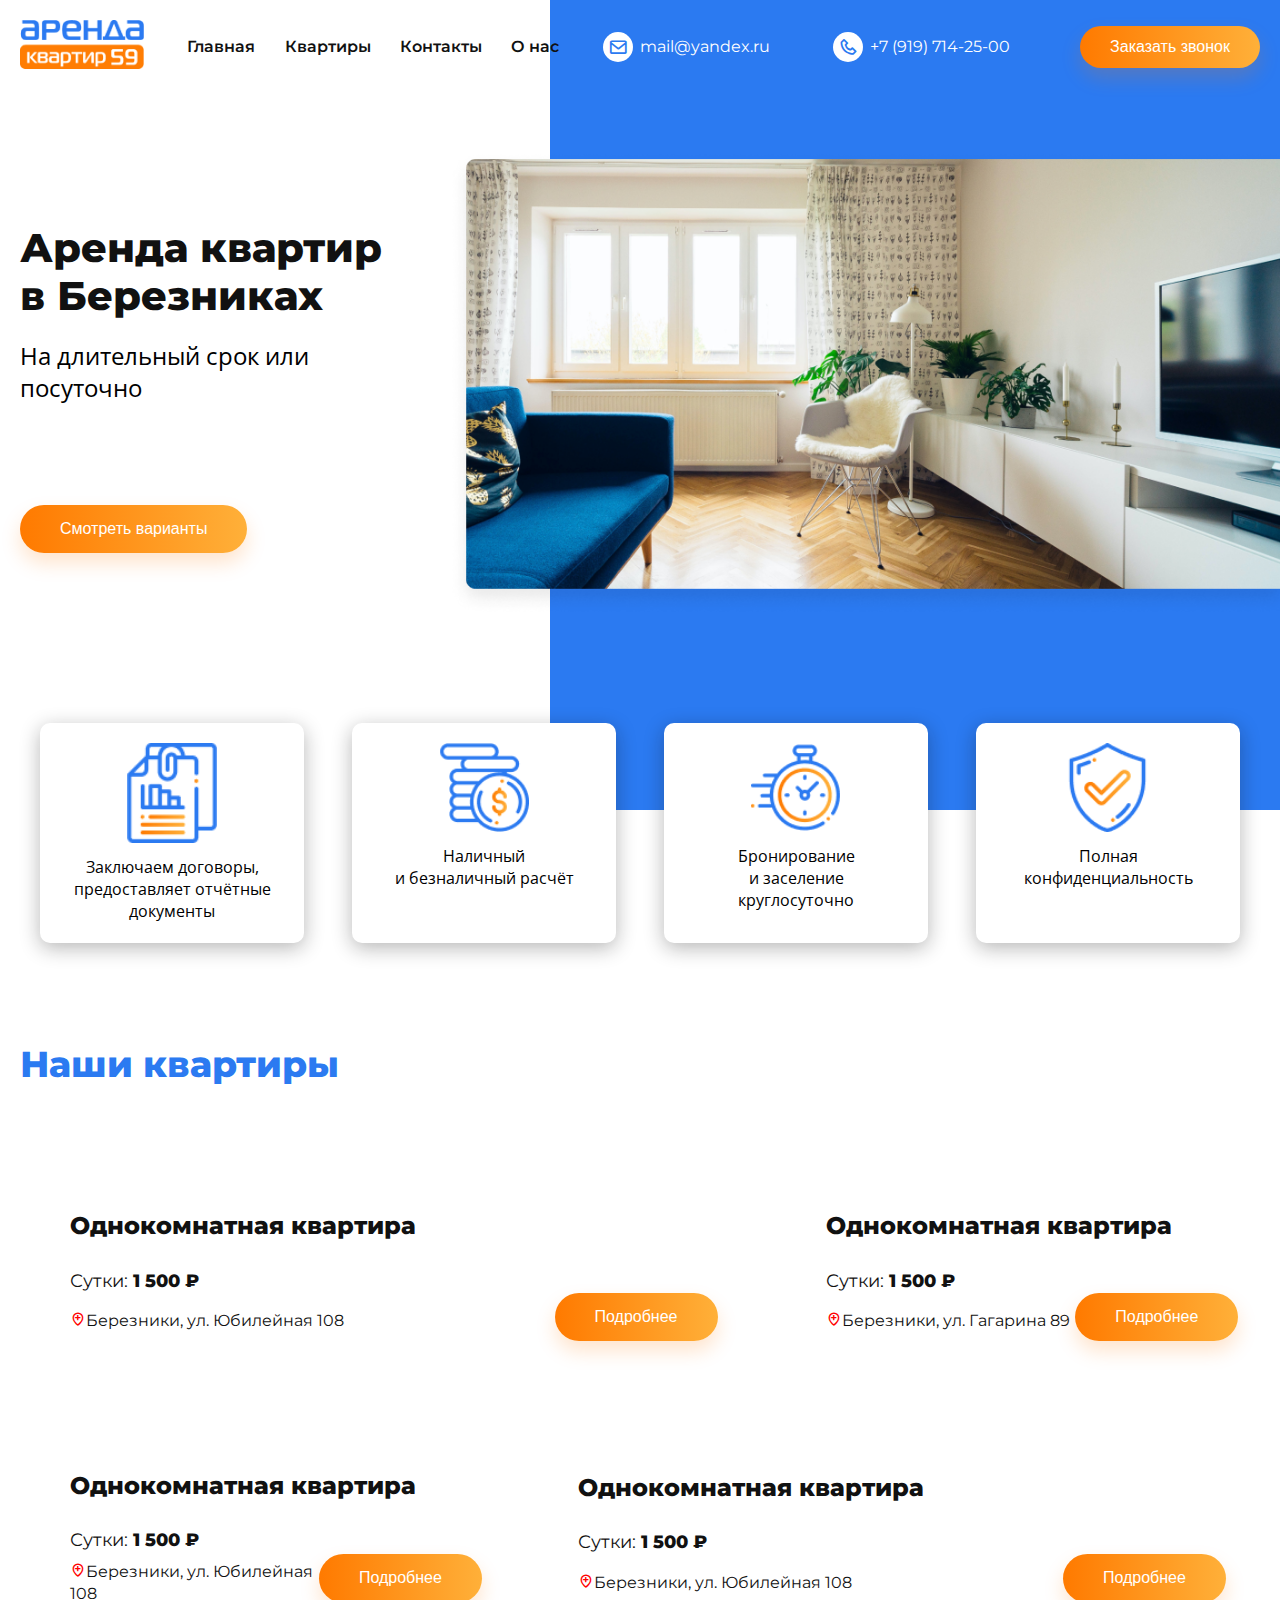
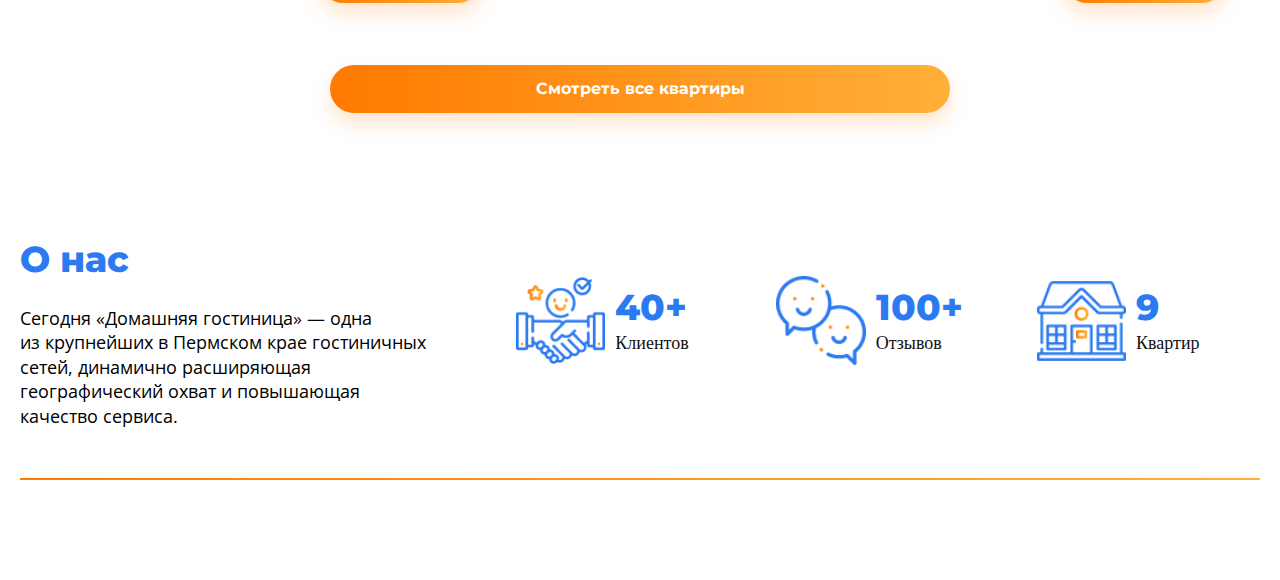
==== commit ad2c24c6: "add about components" ====
--- a/FrontEnd/index.html
+++ b/FrontEnd/index.html
@@ -123,5 +123,40 @@
             </div>
         </div>
     </div>
+    <div id="about">
+        <div class="container">
+            <div class="about">
+                <div class="text">
+                    <h1>О нас</h1>
+                    <p>Сегодня «Домашняя гостиница» — одна из крупнейших в Пермском крае гостиничных сетей, динамично расширяющая географический охват и повышающая качество сервиса.</p>
+                </div>
+                <div class="cards">
+                    <div class="card">
+                        <img src="./assets/images/about/deal 1.png" alt="">
+                        <div class="card__text">
+                            <h3>40+</h3>
+                            <p>Клиентов</p>
+                        </div>
+                    </div>
+                    <div class="card">
+                        <img src="./assets/images/about/review 2.png" alt="">
+                        <div class="card__text">
+                            <h3>100+</h3>
+                            <p>Отзывов</p>
+                        </div>
+                    </div>
+                    <div class="card">
+                        <img src="./assets/images/about/Group.png" alt="">
+                        <div class="card__text">
+                            <h3>9</h3>
+                            <p>Квартир</p>
+                        </div>
+                    </div>
+                </div>
+            </div>
+            <hr>
+        </div>
+    </div>
+    
 </body>
 </html>--- a/FrontEnd/css/main.css
+++ b/FrontEnd/css/main.css
@@ -15,6 +15,7 @@
   align-items: center;
   justify-content: space-between;
   flex-wrap: wrap;
+  margin-bottom: 30px;
 }
 .nashi__kvartira .container .cards .card {
   padding-left: 50px;
@@ -107,6 +108,7 @@
   display: flex;
   align-items: center;
   justify-content: center;
+  margin-top: 30px;
 }
 .nashi__kvartira .container .enter__more--page button {
   padding: 15px;
@@ -583,6 +585,200 @@
     font-size: 14px;
     color: #fff;
     font-family: "Montserrat 500";
+  }
+}
+
+#about {
+  width: 100%;
+  margin: 100px auto;
+}
+#about .container .about {
+  width: 100%;
+  display: flex;
+  align-items: center;
+  justify-content: space-between;
+}
+#about .container .about .text {
+  width: 40%;
+}
+#about .container .about .text h1 {
+  font-family: "Montserrat 800";
+  font-size: 36px;
+  font-weight: 800;
+  line-height: 43.88px;
+  text-align: left;
+  color: #2B7AF1;
+}
+#about .container .about .text p {
+  width: 85%;
+  font-family: "Open Sans 400";
+  font-size: 18px;
+  font-weight: 400;
+  line-height: 24.51px;
+  text-align: left;
+}
+#about .container .about .cards {
+  width: 60%;
+  display: flex;
+  align-items: center;
+  justify-content: space-between;
+}
+#about .container .about .cards .card {
+  width: 30%;
+  display: flex;
+  align-items: center;
+  justify-content: start;
+  gap: 10px;
+}
+#about .container .about .cards .card img {
+  width: 40%;
+}
+#about .container .about .cards .card h3 {
+  font-family: "Montserrat 800";
+  font-size: 36px;
+  font-weight: 800;
+  line-height: 43.88px;
+  text-align: left;
+  color: #2B7AF1;
+}
+#about .container .about .cards .card p {
+  font-family: "Manrope 400";
+  font-size: 18px;
+  font-weight: 400;
+  line-height: 26px;
+  text-align: left;
+  color: #111;
+}
+#about .container hr {
+  background: linear-gradient(89.77deg, #FF7A00 0.2%, #FFB039 99.82%);
+  height: 2px;
+  margin-top: 50px;
+  border: none;
+}
+@media only screen and (max-width: 750px) {
+  #about .container .about {
+    width: 100%;
+    display: flex;
+    align-items: center;
+    justify-content: space-between;
+    flex-direction: column;
+  }
+  #about .container .about .text {
+    width: 100%;
+  }
+  #about .container .about .text h1 {
+    font-family: "Montserrat 800";
+    font-size: 36px;
+    font-weight: 800;
+    line-height: 43.88px;
+    text-align: center;
+    color: #2B7AF1;
+  }
+  #about .container .about .text p {
+    width: 90%;
+    font-family: "Open Sans 400";
+    font-size: 18px;
+    font-weight: 400;
+    line-height: 24.51px;
+    text-align: center;
+    margin: 0px auto;
+  }
+  #about .container .about .cards {
+    width: 100%;
+    display: flex;
+    align-items: center;
+    justify-content: space-between;
+    margin-top: 30px;
+  }
+  #about .container .about .cards .card {
+    width: 30%;
+    display: flex;
+    align-items: center;
+    justify-content: start;
+    gap: 10px;
+  }
+  #about .container .about .cards .card img {
+    width: 40%;
+  }
+  #about .container .about .cards .card h3 {
+    font-family: "Montserrat 800";
+    font-size: 30px;
+    font-weight: 800;
+    line-height: 43.88px;
+    text-align: left;
+    color: #2B7AF1;
+  }
+  #about .container .about .cards .card p {
+    font-family: "Manrope 400";
+    font-size: 16px;
+    font-weight: 400;
+    line-height: 26px;
+    text-align: left;
+    color: #111;
+  }
+}
+@media only screen and (max-width: 450px) {
+  #about .container .about {
+    width: 100%;
+    display: flex;
+    align-items: center;
+    justify-content: space-between;
+    flex-direction: column;
+  }
+  #about .container .about .text {
+    width: 100%;
+  }
+  #about .container .about .text h1 {
+    font-family: "Montserrat 800";
+    font-size: 36px;
+    font-weight: 800;
+    line-height: 43.88px;
+    text-align: center;
+    color: #2B7AF1;
+  }
+  #about .container .about .text p {
+    width: 90%;
+    font-family: "Open Sans 400";
+    font-size: 18px;
+    font-weight: 400;
+    line-height: 24.51px;
+    text-align: center;
+    margin: 0px auto;
+  }
+  #about .container .about .cards {
+    width: 100%;
+    display: flex;
+    align-items: center;
+    justify-content: space-between;
+    flex-wrap: wrap;
+    margin-top: 30px;
+  }
+  #about .container .about .cards .card {
+    width: 45%;
+    display: flex;
+    align-items: center;
+    justify-content: start;
+    gap: 10px;
+    padding-bottom: 20px;
+  }
+  #about .container .about .cards .card img {
+    width: 40%;
+  }
+  #about .container .about .cards .card h3 {
+    font-family: "Montserrat 800";
+    font-size: 30px;
+    font-weight: 800;
+    line-height: 43.88px;
+    text-align: left;
+    color: #2B7AF1;
+  }
+  #about .container .about .cards .card p {
+    font-family: "Manrope 400";
+    font-size: 16px;
+    font-weight: 400;
+    line-height: 26px;
+    text-align: left;
+    color: #111;
   }
 }
 
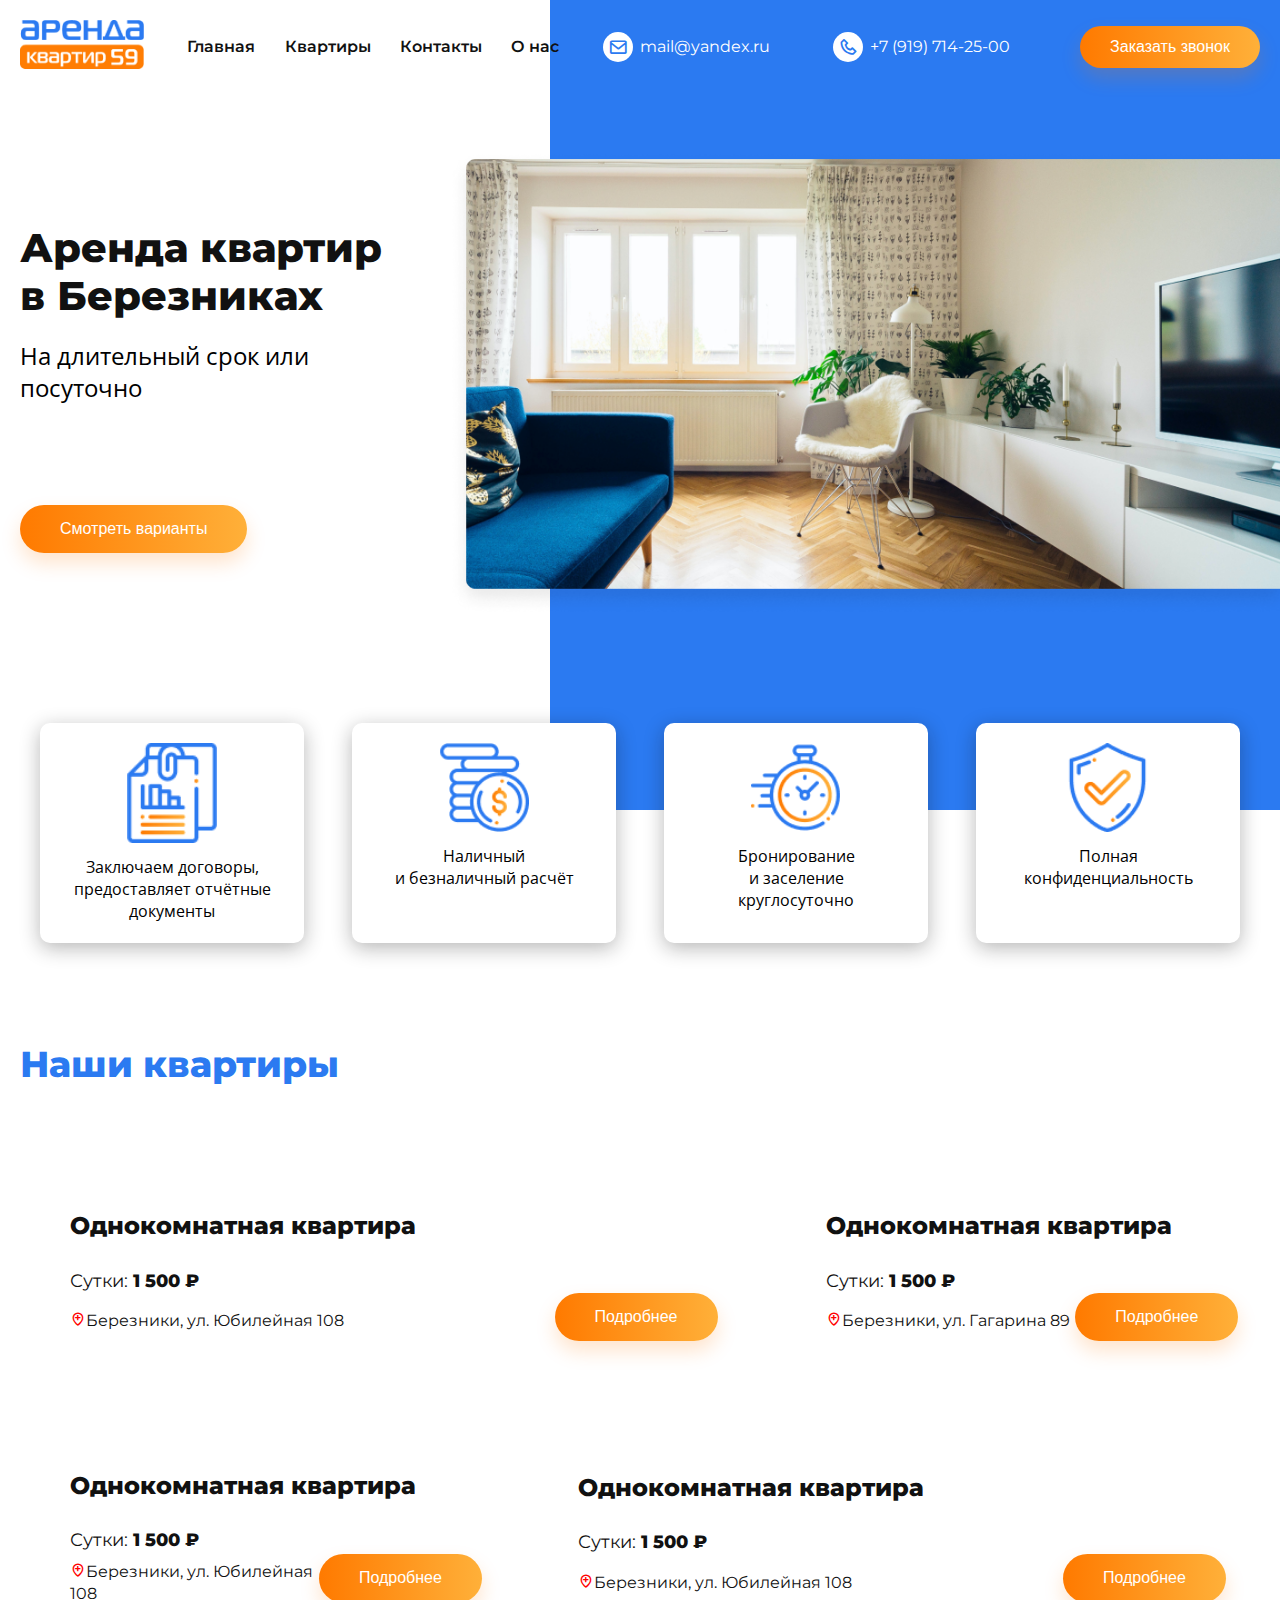
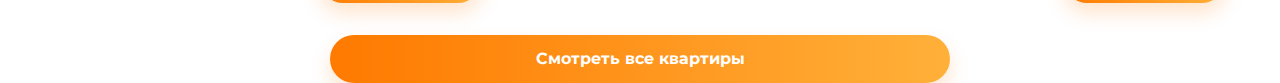
==== commit 9540e129: "add end companent" ====
--- a/FrontEnd/index.html
+++ b/FrontEnd/index.html
@@ -1,5 +1,6 @@
 <!DOCTYPE html>
 <html lang="en">
+
 <head>
     <meta charset="UTF-8">
     <meta name="viewport" content="width=device-width, initial-scale=1.0">
@@ -7,12 +8,32 @@
     <link rel="stylesheet" href="./css/main.css">
     <title>аренда квартир 59</title>
 </head>
+
 <body>
+    <modal>
+        <div id="father">
+        </div>
+        <div class="no__activ--modal" id="modal">
+            <div class="modal__top">
+                <span id="exitButton">&times;</span>
+            </div>
+            <h3 class="modal--h3">Заказать звонок</h3>
+            <p class="modal--p">Оставьте заявку и мы свяжемся с Вами в ближайшее время!</p>
+            <form class="modal--form" id="modal__form">
+                <input type="text" placeholder="Имя" id="name">
+                <input type="number" placeholder="Телефон" id="number">
+                <button id="modal__button" type="submit">Отправить</button>
+            </form>
+        </div>
+        <div class="no__overlay" id="overlay">
+
+        </div>
+    </modal>
     <header>
         <div class="container">
             <div class="header">
                 <div class="nav">
-                    <i class='bx bx-menu-alt-left' ></i>
+                    <i class='bx bx-menu-alt-left'></i>
                     <div class="logo">
                         <img src="./assets/images/logo.png" alt="Arenda kvartir 59 logo">
                     </div>
@@ -30,11 +51,11 @@
                             <p>mail@yandex.ru</p>
                         </div>
                         <div class="box">
-                            <i class='bx bx-phone' ></i>
+                            <i class='bx bx-phone'></i>
                             <p>+7 (919) 714-25-00</p>
                         </div>
                     </div>
-                    <button>Заказать звонок</button>
+                    <button id="zakazButton">Заказать звонок</button>
                 </div>
                 <div class="background"></div>
                 <div class="hero">
@@ -82,7 +103,7 @@
                     <h4>1 комната</h4>
                     <h2>Сутки: <span>1 500 ₽</span></h2>
                     <div class="card__bottom">
-                        <p><i class='bx bx-location-plus' ></i>Березники, ул. Юбилейная 108</p>
+                        <p><i class='bx bx-location-plus'></i>Березники, ул. Юбилейная 108</p>
                         <button>Подробнее</button>
                     </div>
                 </div>
@@ -92,7 +113,7 @@
                     <h4>3 комнаты</h4>
                     <h2>Сутки: <span>1 500 ₽</span></h2>
                     <div class="card__bottom">
-                        <p><i class='bx bx-location-plus' ></i>Березники, ул. Гагарина 89</p>
+                        <p><i class='bx bx-location-plus'></i>Березники, ул. Гагарина 89</p>
                         <button>Подробнее</button>
                     </div>
                 </div>
@@ -103,7 +124,7 @@
 
                     <h2>Сутки: <span>1 500 ₽</span></h2>
                     <div class="card__bottom">
-                        <p><i class='bx bx-location-plus' ></i>Березники, ул. Юбилейная 108</p>
+                        <p><i class='bx bx-location-plus'></i>Березники, ул. Юбилейная 108</p>
                         <button>Подробнее</button>
                     </div>
                 </div>
@@ -113,7 +134,7 @@
                     <h4>5 комнат</h4>
                     <h2>Сутки: <span>1 500 ₽</span></h2>
                     <div class="card__bottom">
-                        <p><i class='bx bx-location-plus' ></i>Березники, ул. Юбилейная 108</p>
+                        <p><i class='bx bx-location-plus'></i>Березники, ул. Юбилейная 108</p>
                         <button>Подробнее</button>
                     </div>
                 </div>
@@ -123,40 +144,7 @@
             </div>
         </div>
     </div>
-    <div id="about">
-        <div class="container">
-            <div class="about">
-                <div class="text">
-                    <h1>О нас</h1>
-                    <p>Сегодня «Домашняя гостиница» — одна из крупнейших в Пермском крае гостиничных сетей, динамично расширяющая географический охват и повышающая качество сервиса.</p>
-                </div>
-                <div class="cards">
-                    <div class="card">
-                        <img src="./assets/images/about/deal 1.png" alt="">
-                        <div class="card__text">
-                            <h3>40+</h3>
-                            <p>Клиентов</p>
-                        </div>
-                    </div>
-                    <div class="card">
-                        <img src="./assets/images/about/review 2.png" alt="">
-                        <div class="card__text">
-                            <h3>100+</h3>
-                            <p>Отзывов</p>
-                        </div>
-                    </div>
-                    <div class="card">
-                        <img src="./assets/images/about/Group.png" alt="">
-                        <div class="card__text">
-                            <h3>9</h3>
-                            <p>Квартир</p>
-                        </div>
-                    </div>
-                </div>
-            </div>
-            <hr>
-        </div>
-    </div>
-    
 </body>
+<script src="./js/index.js"></script>
+
 </html>--- a/FrontEnd/css/main.css
+++ b/FrontEnd/css/main.css
@@ -1,3 +1,377 @@
+.overlay {
+  position: fixed;
+  left: 0;
+  right: 0;
+  top: 0;
+  bottom: 0;
+  width: 100%;
+  z-index: 1000;
+  background-color: rgb(62, 62, 62);
+  opacity: 0.5;
+}
+
+.no__overlay {
+  display: none;
+}
+
+#modal--form {
+  display: none;
+}
+
+.modal {
+  position: fixed;
+  padding: 30px;
+  margin: 0 auto;
+  background-color: rgb(255, 255, 255);
+  z-index: 1001;
+  width: 400px;
+  height: 400px;
+  left: 0;
+  right: 0;
+  top: 200px;
+  bottom: 0;
+}
+.modal .modal__top {
+  display: flex;
+  justify-content: end;
+}
+.modal .modal--h3 {
+  color: #2B7AF1;
+  margin-top: 10px;
+  font-size: 32px;
+  font-family: "Montserrat 600";
+  text-align: center;
+}
+.modal .modal--p {
+  color: #a3a3a3;
+  margin-top: 10px;
+  font-size: 14px;
+  font-family: "Montserrat 600";
+  text-align: center;
+}
+.modal .modal--form {
+  margin-top: 40px;
+  text-align: center;
+}
+.modal .modal--form #name {
+  width: 90%;
+  height: 38px;
+  padding: 10px;
+  border-radius: 10px;
+  color: #a3a3a3;
+  font-size: 16px;
+  font-family: "Montserrat 400";
+  margin-bottom: 20px;
+}
+.modal .modal--form #number {
+  width: 90%;
+  height: 38px;
+  padding: 10px;
+  border-radius: 10px;
+  color: #a3a3a3;
+  font-size: 16px;
+  font-family: "Montserrat 400";
+  margin-bottom: 20px;
+}
+.modal .modal--form #modal__button {
+  width: 180px;
+  height: 43px;
+  color: #ffffff;
+  font-size: 14px;
+  font-family: "Montserrat 400";
+}
+
+.no__activ--modal {
+  display: none;
+}
+
+.container {
+  max-width: 1160px;
+  width: 100%;
+  margin: 0 auto;
+  padding: 0 10px;
+}
+.container .hero__h1 {
+  margin-top: 70px;
+  font-size: 32px;
+  color: rgb(73, 131, 255);
+  font-family: "Montserrat 600";
+}
+
+#cards {
+  margin-top: 50px;
+  display: flex;
+  align-items: center;
+  justify-content: space-between;
+  flex-wrap: wrap;
+}
+
+.card1 {
+  margin-bottom: 70px;
+  display: flex;
+  align-items: center;
+  justify-content: space-between;
+}
+.card1 .card__item--images {
+  border-radius: 10px;
+  height: 300px;
+}
+.card1 #card__item {
+  width: 60%;
+}
+.card1 #card__item #card__item--h2 {
+  color: rgb(25, 25, 25);
+  font-size: 22px;
+  margin-top: 20px;
+  margin-bottom: 15px;
+  font-weight: 600;
+  font-family: "Montserrat 500";
+}
+.card1 #card__item #card__item--p {
+  font-weight: 500;
+  color: rgb(36, 35, 35);
+  font-size: 20px;
+  margin-bottom: 25px;
+  font-family: "Montserrat 400";
+}
+.card1 #card__item #card__item--small {
+  color: rgb(101, 119, 224);
+  font-size: 20px;
+  font-weight: 600;
+  font-family: "Montserrat 500";
+}
+.card1 #card__item #card__item--span {
+  display: block;
+  margin-top: 15px;
+  font-family: "Montserrat 400";
+}
+.card1 #card__item .card__item--bottom {
+  display: flex;
+  align-items: center;
+}
+.card1 #card__item #card__item--img {
+  width: 30px;
+  height: 30px;
+  margin-right: 10px;
+}
+.card1 #card__item #card__item__button {
+  width: 200px;
+  height: 45px;
+  margin-top: 20px;
+  color: white;
+  background-color: #FF7A00;
+  border-radius: 20px;
+  border: none;
+  outline: none;
+  font-family: "Montserrat 400";
+}
+
+@media only screen and (max-width: 970px) {
+  #card {
+    margin-bottom: 70px;
+    display: flex;
+    align-items: center;
+    justify-content: space-between;
+    flex-wrap: wrap;
+  }
+  #card #card__item--images {
+    width: 100%;
+    border-radius: 10px;
+    height: 380px;
+  }
+  #card #card__item {
+    width: 100%;
+  }
+}
+.overlay {
+  position: fixed;
+  left: 0;
+  right: 0;
+  top: 0;
+  bottom: 0;
+  width: 100%;
+  z-index: 1000;
+  background-color: rgb(62, 62, 62);
+  opacity: 0.5;
+}
+
+.no__overlay {
+  display: none;
+}
+
+#modal--form {
+  display: none;
+}
+
+.modal {
+  position: fixed;
+  padding: 30px;
+  margin: 0 auto;
+  background-color: rgb(255, 255, 255);
+  z-index: 1001;
+  width: 400px;
+  height: 400px;
+  left: 0;
+  right: 0;
+  top: 200px;
+  bottom: 0;
+}
+.modal .modal__top {
+  display: flex;
+  justify-content: end;
+}
+.modal .modal--h3 {
+  color: #2B7AF1;
+  margin-top: 10px;
+  font-size: 32px;
+  font-family: "Montserrat 600";
+  text-align: center;
+}
+.modal .modal--p {
+  color: #a3a3a3;
+  margin-top: 10px;
+  font-size: 14px;
+  font-family: "Montserrat 600";
+  text-align: center;
+}
+.modal .modal--form {
+  margin-top: 40px;
+  text-align: center;
+}
+.modal .modal--form #name {
+  width: 90%;
+  height: 38px;
+  padding: 10px;
+  border-radius: 10px;
+  color: #a3a3a3;
+  font-size: 16px;
+  font-family: "Montserrat 400";
+  margin-bottom: 20px;
+}
+.modal .modal--form #number {
+  width: 90%;
+  height: 38px;
+  padding: 10px;
+  border-radius: 10px;
+  color: #a3a3a3;
+  font-size: 16px;
+  font-family: "Montserrat 400";
+  margin-bottom: 20px;
+}
+.modal .modal--form #modal__button {
+  width: 180px;
+  height: 43px;
+  color: #ffffff;
+  font-size: 14px;
+  font-family: "Montserrat 400";
+}
+
+.no__activ--modal {
+  display: none;
+}
+
+.container {
+  max-width: 1160px;
+  width: 100%;
+  margin: 0 auto;
+  padding: 0 10px;
+}
+.container .hero__h1 {
+  margin-top: 70px;
+  font-size: 32px;
+  color: rgb(73, 131, 255);
+  font-family: "Montserrat 600";
+}
+
+#cards {
+  margin-top: 50px;
+  display: flex;
+  align-items: center;
+  justify-content: space-between;
+  flex-wrap: wrap;
+}
+
+#card1 {
+  width: 30%;
+  margin-bottom: 70px;
+}
+#card1 .card__item--images {
+  width: 100%;
+  border-radius: 10px;
+  height: 300px;
+}
+#card1 #card__item--h2 {
+  color: rgb(25, 25, 25);
+  font-size: 22px;
+  margin-top: 20px;
+  margin-bottom: 15px;
+  font-weight: 600;
+  font-family: "Montserrat 500";
+}
+#card1 #card__item--p {
+  font-weight: 500;
+  color: rgb(36, 35, 35);
+  font-size: 20px;
+  margin-bottom: 25px;
+  font-family: "Montserrat 400";
+}
+#card1 #card__item--small {
+  color: rgb(101, 119, 224);
+  font-size: 20px;
+  font-weight: 600;
+  font-family: "Montserrat 500";
+}
+#card1 #card__item--span {
+  display: block;
+  margin-top: 15px;
+  font-family: "Montserrat 400";
+}
+#card1 .card__item--bottom {
+  display: flex;
+  align-items: center;
+}
+#card1 #card__item--img {
+  width: 30px;
+  height: 30px;
+  margin-right: 10px;
+}
+#card1 #card__item__button {
+  width: 190px;
+  height: 45px;
+  margin-top: 20px;
+  color: white;
+  background-color: #FF7A00;
+  border-radius: 20px;
+  border: none;
+  outline: none;
+  font-family: "Montserrat 400";
+}
+
+@media only screen and (max-width: 1345px) {
+  #card1 {
+    width: 40%;
+    margin-bottom: 70px;
+    display: flex;
+    align-items: center;
+    justify-content: space-between;
+    flex-wrap: wrap;
+  }
+}
+@media only screen and (max-width: 970px) {
+  #card1 {
+    width: 90%;
+    margin-bottom: 70px;
+    display: flex;
+    align-items: center;
+    justify-content: space-between;
+    flex-wrap: wrap;
+  }
+  #card1 .card__item--images {
+    width: 100%;
+    border-radius: 10px;
+    height: 480px;
+  }
+}
 .nashi__kvartira {
   width: 100%;
 }
@@ -15,7 +389,6 @@
   align-items: center;
   justify-content: space-between;
   flex-wrap: wrap;
-  margin-bottom: 30px;
 }
 .nashi__kvartira .container .cards .card {
   padding-left: 50px;
@@ -108,7 +481,6 @@
   display: flex;
   align-items: center;
   justify-content: center;
-  margin-top: 30px;
 }
 .nashi__kvartira .container .enter__more--page button {
   padding: 15px;
@@ -585,200 +957,6 @@
     font-size: 14px;
     color: #fff;
     font-family: "Montserrat 500";
-  }
-}
-
-#about {
-  width: 100%;
-  margin: 100px auto;
-}
-#about .container .about {
-  width: 100%;
-  display: flex;
-  align-items: center;
-  justify-content: space-between;
-}
-#about .container .about .text {
-  width: 40%;
-}
-#about .container .about .text h1 {
-  font-family: "Montserrat 800";
-  font-size: 36px;
-  font-weight: 800;
-  line-height: 43.88px;
-  text-align: left;
-  color: #2B7AF1;
-}
-#about .container .about .text p {
-  width: 85%;
-  font-family: "Open Sans 400";
-  font-size: 18px;
-  font-weight: 400;
-  line-height: 24.51px;
-  text-align: left;
-}
-#about .container .about .cards {
-  width: 60%;
-  display: flex;
-  align-items: center;
-  justify-content: space-between;
-}
-#about .container .about .cards .card {
-  width: 30%;
-  display: flex;
-  align-items: center;
-  justify-content: start;
-  gap: 10px;
-}
-#about .container .about .cards .card img {
-  width: 40%;
-}
-#about .container .about .cards .card h3 {
-  font-family: "Montserrat 800";
-  font-size: 36px;
-  font-weight: 800;
-  line-height: 43.88px;
-  text-align: left;
-  color: #2B7AF1;
-}
-#about .container .about .cards .card p {
-  font-family: "Manrope 400";
-  font-size: 18px;
-  font-weight: 400;
-  line-height: 26px;
-  text-align: left;
-  color: #111;
-}
-#about .container hr {
-  background: linear-gradient(89.77deg, #FF7A00 0.2%, #FFB039 99.82%);
-  height: 2px;
-  margin-top: 50px;
-  border: none;
-}
-@media only screen and (max-width: 750px) {
-  #about .container .about {
-    width: 100%;
-    display: flex;
-    align-items: center;
-    justify-content: space-between;
-    flex-direction: column;
-  }
-  #about .container .about .text {
-    width: 100%;
-  }
-  #about .container .about .text h1 {
-    font-family: "Montserrat 800";
-    font-size: 36px;
-    font-weight: 800;
-    line-height: 43.88px;
-    text-align: center;
-    color: #2B7AF1;
-  }
-  #about .container .about .text p {
-    width: 90%;
-    font-family: "Open Sans 400";
-    font-size: 18px;
-    font-weight: 400;
-    line-height: 24.51px;
-    text-align: center;
-    margin: 0px auto;
-  }
-  #about .container .about .cards {
-    width: 100%;
-    display: flex;
-    align-items: center;
-    justify-content: space-between;
-    margin-top: 30px;
-  }
-  #about .container .about .cards .card {
-    width: 30%;
-    display: flex;
-    align-items: center;
-    justify-content: start;
-    gap: 10px;
-  }
-  #about .container .about .cards .card img {
-    width: 40%;
-  }
-  #about .container .about .cards .card h3 {
-    font-family: "Montserrat 800";
-    font-size: 30px;
-    font-weight: 800;
-    line-height: 43.88px;
-    text-align: left;
-    color: #2B7AF1;
-  }
-  #about .container .about .cards .card p {
-    font-family: "Manrope 400";
-    font-size: 16px;
-    font-weight: 400;
-    line-height: 26px;
-    text-align: left;
-    color: #111;
-  }
-}
-@media only screen and (max-width: 450px) {
-  #about .container .about {
-    width: 100%;
-    display: flex;
-    align-items: center;
-    justify-content: space-between;
-    flex-direction: column;
-  }
-  #about .container .about .text {
-    width: 100%;
-  }
-  #about .container .about .text h1 {
-    font-family: "Montserrat 800";
-    font-size: 36px;
-    font-weight: 800;
-    line-height: 43.88px;
-    text-align: center;
-    color: #2B7AF1;
-  }
-  #about .container .about .text p {
-    width: 90%;
-    font-family: "Open Sans 400";
-    font-size: 18px;
-    font-weight: 400;
-    line-height: 24.51px;
-    text-align: center;
-    margin: 0px auto;
-  }
-  #about .container .about .cards {
-    width: 100%;
-    display: flex;
-    align-items: center;
-    justify-content: space-between;
-    flex-wrap: wrap;
-    margin-top: 30px;
-  }
-  #about .container .about .cards .card {
-    width: 45%;
-    display: flex;
-    align-items: center;
-    justify-content: start;
-    gap: 10px;
-    padding-bottom: 20px;
-  }
-  #about .container .about .cards .card img {
-    width: 40%;
-  }
-  #about .container .about .cards .card h3 {
-    font-family: "Montserrat 800";
-    font-size: 30px;
-    font-weight: 800;
-    line-height: 43.88px;
-    text-align: left;
-    color: #2B7AF1;
-  }
-  #about .container .about .cards .card p {
-    font-family: "Manrope 400";
-    font-size: 16px;
-    font-weight: 400;
-    line-height: 26px;
-    text-align: left;
-    color: #111;
   }
 }
 
@@ -1190,6 +1368,93 @@
   display: none;
 }
 
+.overlay {
+  position: fixed;
+  left: 0;
+  right: 0;
+  top: 0;
+  bottom: 0;
+  width: 100%;
+  z-index: 1000;
+  background-color: rgb(62, 62, 62);
+  opacity: 0.5;
+}
+
+.no__overlay {
+  display: none;
+}
+
+#modal--form {
+  display: none;
+}
+
+.modal {
+  position: fixed;
+  padding: 30px;
+  margin: 0 auto;
+  background-color: rgb(255, 255, 255);
+  z-index: 1001;
+  width: 400px;
+  height: 400px;
+  left: 0;
+  right: 0;
+  top: 200px;
+  bottom: 0;
+}
+.modal .modal__top {
+  display: flex;
+  justify-content: end;
+}
+.modal .modal--h3 {
+  color: #2B7AF1;
+  margin-top: 10px;
+  font-size: 32px;
+  font-family: "Montserrat 600";
+  text-align: center;
+}
+.modal .modal--p {
+  color: #a3a3a3;
+  margin-top: 10px;
+  font-size: 14px;
+  font-family: "Montserrat 600";
+  text-align: center;
+}
+.modal .modal--form {
+  margin-top: 40px;
+  text-align: center;
+}
+.modal .modal--form #name {
+  width: 90%;
+  height: 38px;
+  padding: 10px;
+  border-radius: 10px;
+  color: #a3a3a3;
+  font-size: 16px;
+  font-family: "Montserrat 400";
+  margin-bottom: 20px;
+}
+.modal .modal--form #number {
+  width: 90%;
+  height: 38px;
+  padding: 10px;
+  border-radius: 10px;
+  color: #a3a3a3;
+  font-size: 16px;
+  font-family: "Montserrat 400";
+  margin-bottom: 20px;
+}
+.modal .modal--form #modal__button {
+  width: 180px;
+  height: 43px;
+  color: #ffffff;
+  font-size: 14px;
+  font-family: "Montserrat 400";
+}
+
+.no__activ--modal {
+  display: none;
+}
+
 header {
   width: 100%;
   position: relative;
